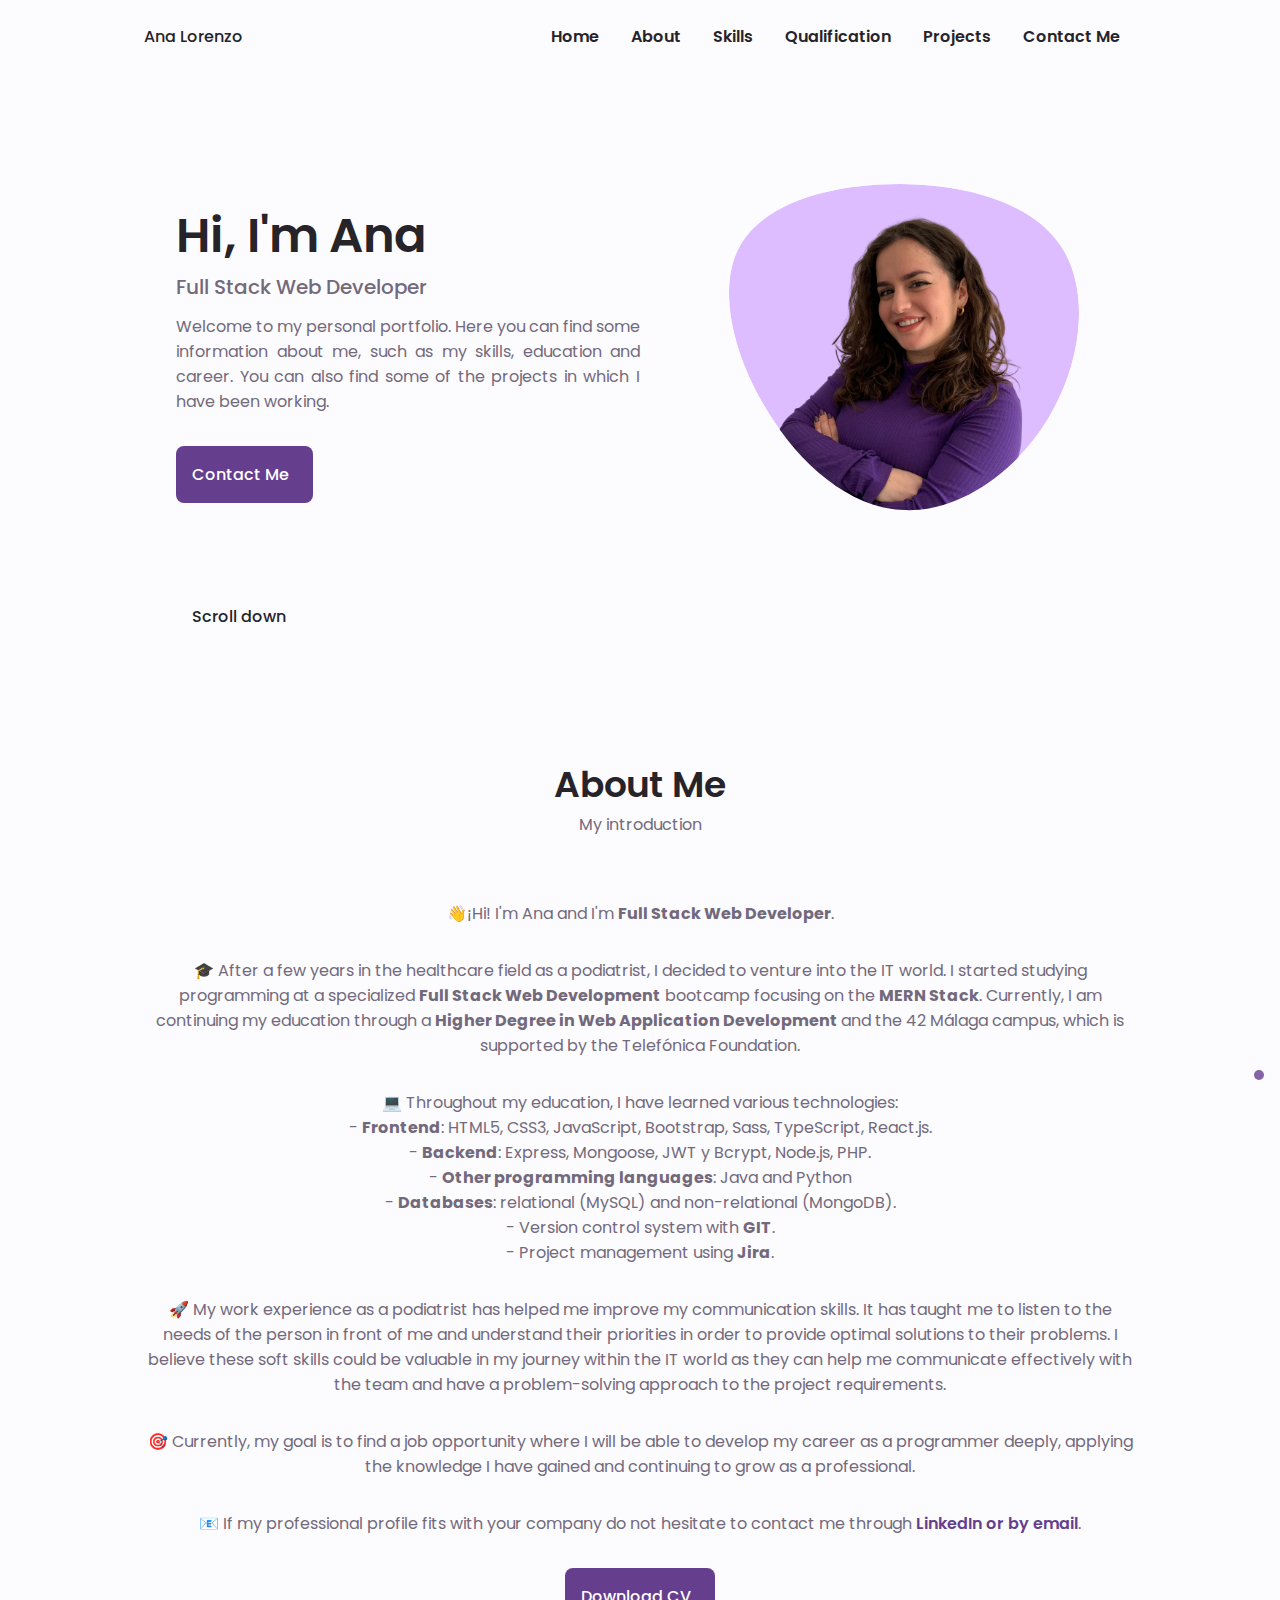
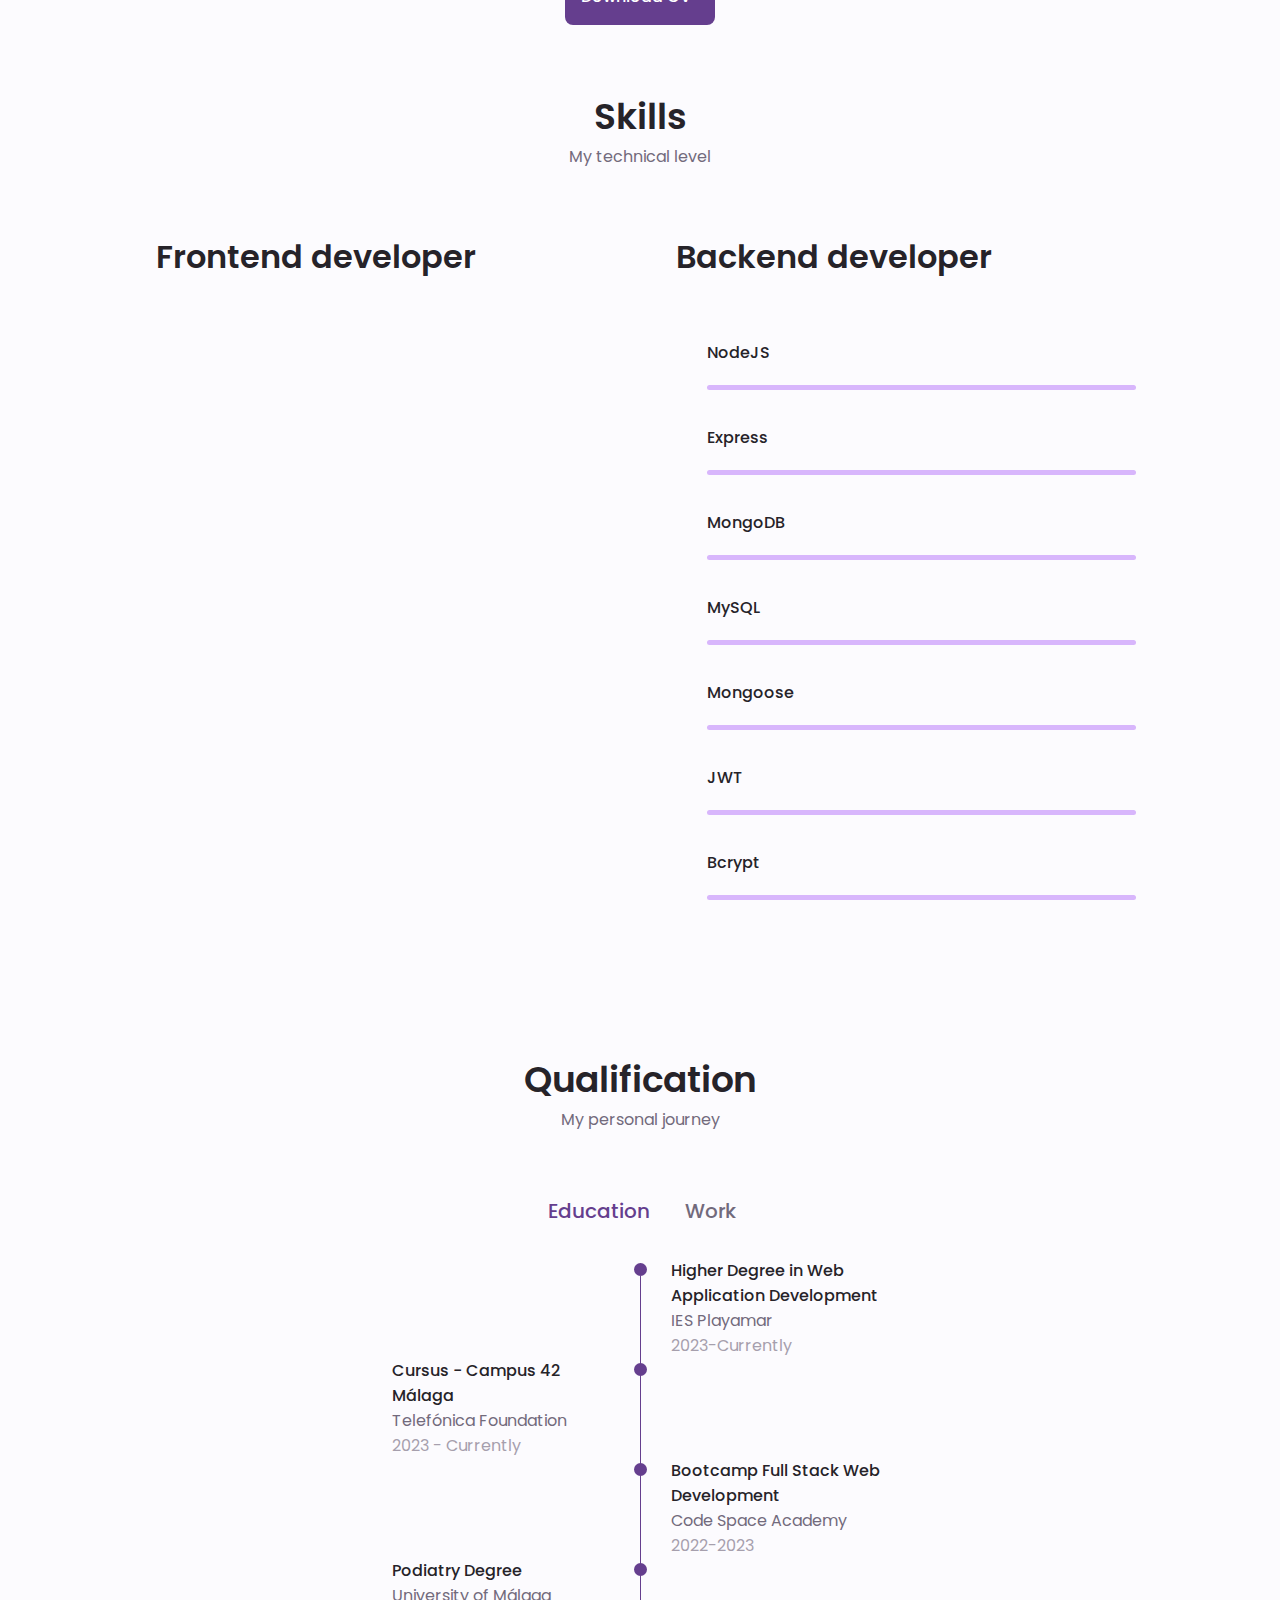
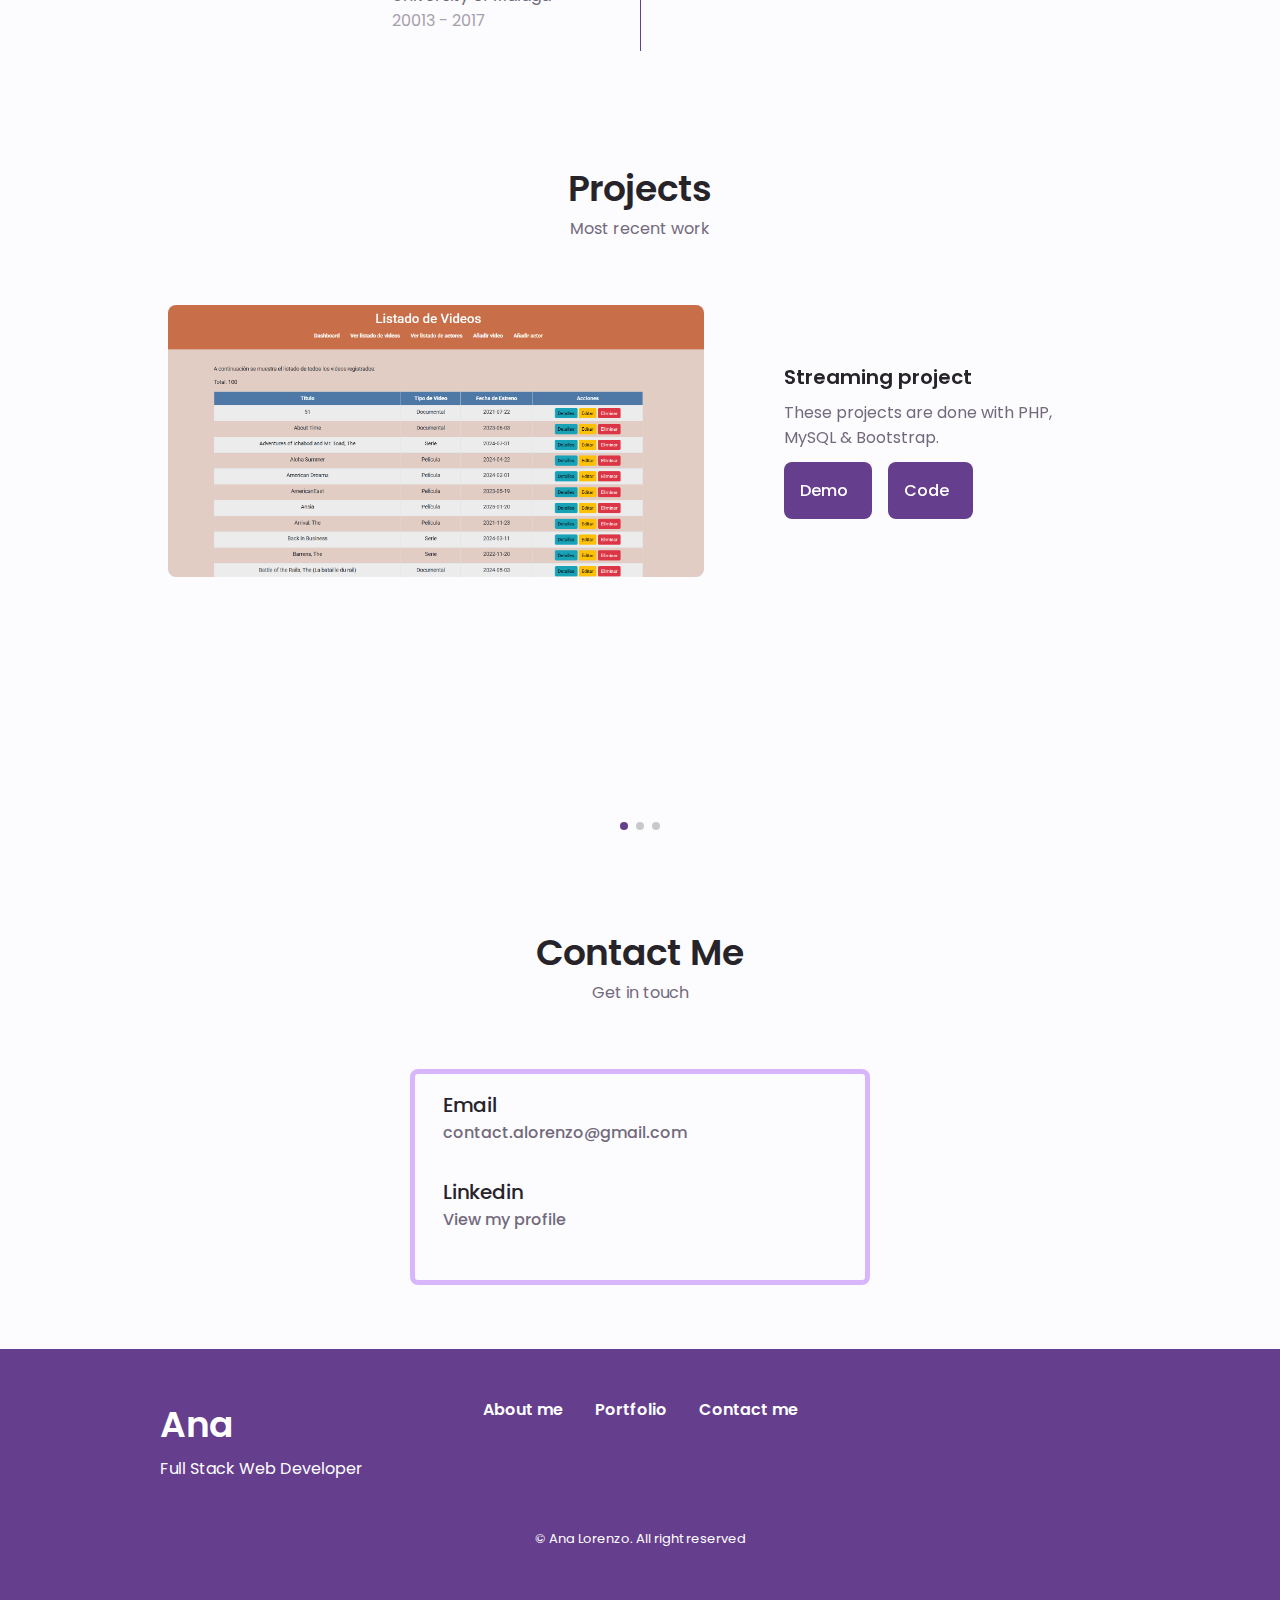
==== index.html @ 029e13a1 "php project added" ====
<!DOCTYPE html>
<html lang="en">
  <head>
    <meta charset="UTF-8" />
    <meta name="viewport" content="width=device-width, initial-scale=1.0" />
    <link rel="shortcut icon" href="favicon.png" type="image/x-icon" />

    <link
      rel="stylesheet"
      href="https://unicons.iconscout.com/release/v4.0.8/css/line.css"
    />

    <!--==================== SWIPER CSS ====================-->
    <link rel="stylesheet" href="assets/css/swiper-bundle.min.css" />

    <!--====================  CSS ====================-->
    <link rel="stylesheet" href="assets/css/styles.css" />

    <title>Ana Lorenzo - Developer</title>
  </head>
  <body>
    <!--==================== HEADER ====================-->
    <header class="header" id="header">
      <nav class="nav container">
        <a href="index.html" class="nav__logo">Ana Lorenzo</a>
        <div class="nav__menu" id="nav__menu">
          <ul class="nav__list grid">
            <li class="nav__item">
              <a href="#home" class="nav__link active-link">
                <i class="uil uil-estate nav__icon"></i>Home</a
              >
            </li>
            <li class="nav__item">
              <a href="#about" class="nav__link">
                <i class="uil uil-user nav__icon"></i>About</a
              >
            </li>
            <li class="nav__item">
              <a href="#skills" class="nav__link">
                <i class="uil uil-file-alt nav__icon"></i>Skills</a
              >
            </li>
            <li class="nav__item">
              <a href="#qualification" class="nav__link">
                <i class="uil uil-graduation-cap nav__icon"></i>Qualification</a
              >
            </li>
            <li class="nav__item">
              <a href="#projects" class="nav__link">
                <i class="uil uil-scenery nav__icon"></i>
                Projects</a
              >
            </li>
            <li class="nav__item">
              <a href="#contact" class="nav__link"
                ><i class="uil uil-message nav__icon"></i>Contact Me</a
              >
            </li>
          </ul>
          <i class="uil uil-times nav__close" id="nav__close"></i>
        </div>
        <div class="nav__btns">
          <div class="nav__toggle" id="nav__toggle">
            <i class="uil uil-apps"></i>
          </div>
          <!-- Theme change button
          <i class="uil uil-moon change-theme" id="theme-button"></i>
        --></div>
      </nav>
    </header>

    <!--==================== MAIN ====================-->
    <main class="main">
      <!--==================== HOME ====================-->
      <section class="home section" id="home">
        <div class="home__container container grid">
          <div class="home__content grid">
            <div class="home__social">
              <a
                href="https://www.linkedin.com/in/analorenzorivero/"
                class="home__social-icon"
                target="_blank"
              >
                <i class="uil uil-linkedin"></i
              ></a>
              <a
                href="https://github.com/AnaLR27"
                class="home__social-icon"
                target="_blank"
              >
                <i class="uil uil-github"></i
              ></a>
            </div>

            <div class="home__img">
              <svg
                class="home__blob"
                viewBox="0 0 200 187"
                xmlns="http://www.w3.org/2000/svg"
                xmlns:xlink="http://www.w3.org/1999/xlink"
              >
                <mask id="mask0" mask-type="alpha">
                  <path
                    d="M190.312 36.4879C206.582 62.1187 201.309 102.826 182.328 134.186C163.346 165.547 
                    130.807 187.559 100.226 186.353C69.6454 185.297 41.0228 161.023 21.7403 129.362C2.45775 
                    97.8511 -7.48481 59.1033 6.67581 34.5279C20.9871 10.1032 59.7028 -0.149132 97.9666 
                    0.00163737C136.23 0.303176 174.193 10.857 190.312 36.4879Z"
                  />
                </mask>
                <g mask="url(#mask0)">
                  <path
                    d="M190.312 36.4879C206.582 62.1187 201.309 102.826 182.328 134.186C163.346 
                    165.547 130.807 187.559 100.226 186.353C69.6454 185.297 41.0228 161.023 21.7403 
                    129.362C2.45775 97.8511 -7.48481 59.1033 6.67581 34.5279C20.9871 10.1032 59.7028 
                    -0.149132 97.9666 0.00163737C136.23 0.303176 174.193 10.857 190.312 36.4879Z"
                  />
                  <image
                    class="home__blob-img"
                    x="0"
                    y="-30"
                    href="assets/img/ALR.png"
                  />
                </g>
              </svg>
            </div>

            <div class="home__data">
              <h1 class="home__title">Hi, I'm Ana</h1>
              <h3 class="home__subtitle">Full Stack Web Developer</h3>
              <p class="home__description">
                Welcome to my personal portfolio. Here you can find some
                information about me, such as my skills, education and career.
                You can also find some of the projects in which I have been
                working.
              </p>
              <a href="#contact" class="button button--flex">
                Contact Me
                <i class="uil uil-message button__icon"></i>
              </a>
            </div>
          </div>

          <div class="home__scroll">
            <a href="#about" class="home__scroll-button button--flex">
              <i class="uil uil-mouse-alt home__scroll-mouse"></i>
              <span class="home__scroll-name">Scroll down</span>
              <i class="uil uil-arrow-down home__scroll-arrow"></i>
            </a>
          </div>
        </div>
      </section>

      <!--==================== ABOUT ====================-->
      <section class="about section" id="about">
        <h2 class="section__title">About Me</h2>
        <span class="section__subtitle">My introduction</span>
        <div class="about__container container grid">
          <!-- <img src="assets/img/about.jpg" alt="" class="about__img" /> -->
          <div class="about__data">
            <p class="about__description">
              👋¡Hi! I'm Ana and I'm <strong>Full Stack Web Developer</strong>.
            </p>
            <p class="about__description">
              🎓 After a few years in the healthcare field as a podiatrist, I
              decided to venture into the IT world. I started studying
              programming at a specialized
              <strong>Full Stack Web Development</strong> bootcamp focusing on
              the <strong>MERN Stack</strong>. Currently, I am continuing my
              education through a
              <strong>Higher Degree in Web Application Development </strong>
              and the 42 Málaga campus, which is supported by the Telefónica
              Foundation.
            </p>
            <p class="about__description">
              💻 Throughout my education, I have learned various technologies:
              <br />
              - <strong>Frontend</strong>: HTML5, CSS3, JavaScript, Bootstrap,
              Sass, TypeScript, React.js. <br />
              - <strong>Backend</strong>: Express, Mongoose, JWT y Bcrypt,
              Node.js, PHP.
              <br />
              - <strong>Other programming languages</strong>: Java and Python<br />
              - <strong>Databases</strong>: relational (MySQL) and
              non-relational (MongoDB). <br />
              - Version control system with <strong>GIT</strong>. <br />
              - Project management using <strong>Jira</strong>.
            </p>
            <p class="about__description">
              🚀 My work experience as a podiatrist has helped me improve my
              communication skills. It has taught me to listen to the needs of
              the person in front of me and understand their priorities in order
              to provide optimal solutions to their problems. I believe these
              soft skills could be valuable in my journey within the IT world as
              they can help me communicate effectively with the team and have a
              problem-solving approach to the project requirements.
            </p>
            <p class="about__description">
              🎯 Currently, my goal is to find a job opportunity where I will be
              able to develop my career as a programmer deeply, applying the
              knowledge I have gained and continuing to grow as a professional.
            </p>
            <p class="about__description">
              📧 If my professional profile fits with your company do not
              hesitate to contact me through
              <a href="#contact">LinkedIn or by email</a>.
            </p>

            <div class="about__buttons">
              <a
                download=""
                href="assets/pdf/CV ANA LORENZO RIVERO.pdf"
                class="button button--flex"
                >Download CV
                <i class="uil uil-download-alt button__icon"></i>
              </a>
            </div>
          </div>
        </div>
      </section>

      <!--==================== SKILLS ====================-->
      <section class="skills section container" id="skills">
        <h2 class="section__title">Skills</h2>
        <span class="section__subtitle">My technical level</span>

        <div class="skills__content">
          <!--==================== SKILLS1 ====================-->
          <div class="skills__container">
            <div class="skills__header">
              <i class="uil uil-brackets-curly skills__icon"></i>
              <div>
                <h1 class="skills__titles">Frontend developer</h1>
                <!-- <span class="skills__subtitle">More than 4 years</span> -->
              </div>

              <i class="uil uil-angle-down skills__arrow"></i>
            </div>

            <div class="skills__list grid skills__close">
              <div class="skills__data">
                <div class="skills__titles">
                  <h3 class="skills__name">HTML5</h3>

                  <span class="skills__number"
                    ><i class="uil uil-check-circle skills__icon"></i
                  ></span>
                </div>
                <div class="skills__bar">
                  <!-- <span class="skills__percentage skills__html"></span> -->
                </div>
              </div>

              <div class="skills__data">
                <div class="skills__titles">
                  <h3 class="skills__name">CSS3</h3>

                  <span class="skills__number"
                    ><i class="uil uil-check-circle skills__icon"></i
                  ></span>
                </div>
                <div class="skills__bar">
                  <!-- <span class="skills__percentage skills__html"></span> -->
                </div>
              </div>
              <div class="skills__data">
                <div class="skills__titles">
                  <h3 class="skills__name">Sass</h3>

                  <span class="skills__number"
                    ><i class="uil uil-check-circle skills__icon"></i
                  ></span>
                </div>
                <div class="skills__bar">
                  <!-- <span class="skills__percentage skills__html"></span> -->
                </div>
              </div>

              <div class="skills__data">
                <div class="skills__titles">
                  <h3 class="skills__name">Bootstrap</h3>

                  <span class="skills__number"
                    ><i class="uil uil-check-circle skills__icon"></i
                  ></span>
                </div>
                <div class="skills__bar">
                  <!-- <span class="skills__percentage skills__html"></span> -->
                </div>
              </div>

              <div class="skills__data">
                <div class="skills__titles">
                  <h3 class="skills__name">JavaScript</h3>

                  <span class="skills__number"
                    ><i class="uil uil-check-circle skills__icon"></i
                  ></span>
                </div>
                <div class="skills__bar">
                  <!-- <span class="skills__percentage skills__html"></span> -->
                </div>
              </div>

              <div class="skills__data">
                <div class="skills__titles">
                  <h3 class="skills__name">React</h3>

                  <span class="skills__number"
                    ><i class="uil uil-check-circle skills__icon"></i
                  ></span>
                </div>
                <div class="skills__bar">
                  <!-- <span class="skills__percentage skills__html"></span> -->
                </div>
              </div>

              <div class="skills__data">
                <div class="skills__titles">
                  <h3 class="skills__name">TypeScript</h3>
                  <p>Learning...</p>

                  <span class="skills__number"
                    ><i class="uil uil-circle skills__icon"></i
                  ></span>
                </div>
                <div class="skills__bar">
                  <!-- <span class="skills__percentage skills__html"></span> -->
                </div>
              </div>
            </div>
          </div>

          <!--==================== SKILLS2 ====================-->
          <div class="skills__container">
            <div class="skills__header">
              <i class="uil uil-server-network skills__icon"></i>
              <div>
                <h1 class="skills__titles">Backend developer</h1>
                <!-- <span class="skills__subtitle">More than 4 years</span> -->
              </div>

              <i class="uil uil-angle-down skills__arrow"></i>
            </div>

            <div class="skills__list grid skills__open">
              <div class="skills__data">
                <div class="skills__titles">
                  <h3 class="skills__name">NodeJS</h3>

                  <span class="skills__number"
                    ><i class="uil uil-check-circle skills__icon"></i
                  ></span>
                </div>
                <div class="skills__bar">
                  <!-- <span class="skills__percentage skills__html"></span> -->
                </div>
              </div>

              <div class="skills__data">
                <div class="skills__titles">
                  <h3 class="skills__name">Express</h3>

                  <span class="skills__number"
                    ><i class="uil uil-check-circle skills__icon"></i
                  ></span>
                </div>
                <div class="skills__bar">
                  <!-- <span class="skills__percentage skills__html"></span> -->
                </div>
              </div>

              <div class="skills__data">
                <div class="skills__titles">
                  <h3 class="skills__name">MongoDB</h3>

                  <span class="skills__number"
                    ><i class="uil uil-check-circle skills__icon"></i
                  ></span>
                </div>
                <div class="skills__bar">
                  <!-- <span class="skills__percentage skills__html"></span> -->
                </div>
              </div>

              <div class="skills__data">
                <div class="skills__titles">
                  <h3 class="skills__name">MySQL</h3>

                  <span class="skills__number"
                    ><i class="uil uil-check-circle skills__icon"></i
                  ></span>
                </div>
                <div class="skills__bar">
                  <!-- <span class="skills__percentage skills__html"></span> -->
                </div>
              </div>

              <div class="skills__data">
                <div class="skills__titles">
                  <h3 class="skills__name">Mongoose</h3>

                  <span class="skills__number"
                    ><i class="uil uil-check-circle skills__icon"></i
                  ></span>
                </div>
                <div class="skills__bar">
                  <!-- <span class="skills__percentage skills__html"></span> -->
                </div>
              </div>

              <div class="skills__data">
                <div class="skills__titles">
                  <h3 class="skills__name">JWT</h3>

                  <span class="skills__number"
                    ><i class="uil uil-check-circle skills__icon"></i
                  ></span>
                </div>
                <div class="skills__bar">
                  <!-- <span class="skills__percentage skills__html"></span> -->
                </div>
              </div>

              <div class="skills__data">
                <div class="skills__titles">
                  <h3 class="skills__name">Bcrypt</h3>

                  <span class="skills__number"
                    ><i class="uil uil-check-circle skills__icon"></i
                  ></span>
                </div>
                <div class="skills__bar">
                  <!-- <span class="skills__percentage skills__html"></span> -->
                </div>
              </div>
            </div>
          </div>
        </div>
      </section>

      <!--==================== QUALIFICATION ====================-->
      <section class="qualification section" id="qualification">
        <h2 class="section__title">Qualification</h2>
        <span class="section__subtitle">My personal journey</span>

        <div class="quialification__container container">
          <div class="qualification__tabs">
            <div
              class="qualification__button button--flex qualification__active"
              data-target="#education"
            >
              <i class="uil uil-graduation-cap qualification__icon"></i>
              Education
            </div>

            <div class="qualification__button button--flex" data-target="#work">
              <i class="uil uil-briefcase-alt qualification__icon"></i>
              Work
            </div>
          </div>
          <div class="qualification__sections">
            <!--==================== QUALIFICATION CONTENT 1====================-->
            <div
              class="qualification__content qualification__active"
              data-content
              id="education"
            >
              <!--==================== QUALIFICATION 0====================-->
              <div class="qualification__data">
                <div></div>
                <div>
                  <span class="qualification__rounder"></span>
                  <span class="qualification__line"></span>
                </div>
                <div>
                  <h3 class="qualification__title">
                    Higher Degree in Web Application Development
                  </h3>
                  <span class="qualification__subtitle">IES Playamar</span>
                  <div class="qualification__calendar">
                    <i class="uil uil-calendar-alt"></i>
                    2023-Currently
                  </div>
                </div>
              </div>
              <!--==================== QUALIFICATION 1====================-->
              <div class="qualification__data">
                <div>
                  <h3 class="qualification__title">
                    Cursus - Campus 42 Málaga
                  </h3>
                  <span class="qualification__subtitle"
                    >Telefónica Foundation</span
                  >
                  <div class="qualification__calendar">
                    <i class="uil uil-calendar-alt"></i>
                    2023 - Currently
                  </div>
                </div>

                <div>
                  <span class="qualification__rounder"></span>
                  <span class="qualification__line"></span>
                </div>
              </div>

              <!--==================== QUALIFICATION 2====================-->
              <div class="qualification__data">
                <div></div>

                <div>
                  <span class="qualification__rounder"></span>
                  <span class="qualification__line"></span>
                </div>
                <div>
                  <h3 class="qualification__title">
                    Bootcamp Full Stack Web Development
                  </h3>
                  <span class="qualification__subtitle"
                    >Code Space Academy</span
                  >
                  <div class="qualification__calendar">
                    <i class="uil uil-calendar-alt"></i>
                    2022-2023
                  </div>
                </div>
              </div>

              <!--==================== QUALIFICATION 3====================-->
              <div class="qualification__data">
                <div>
                  <h3 class="qualification__title">Podiatry Degree</h3>
                  <span class="qualification__subtitle"
                    >University of Málaga</span
                  >
                  <div class="qualification__calendar">
                    <i class="uil uil-calendar-alt"></i>
                    20013 - 2017
                  </div>
                </div>

                <div>
                  <span class="qualification__rounder"></span>
                  <span class="qualification__line"></span>
                </div>
              </div>
            </div>
            <!--==================== QUALIFICATION CONTENT 2====================-->
            <div class="qualification__content" data-content id="work">
              <!--==================== QUALIFICATION 1====================-->
              <div class="qualification__data">
                <div>
                  <h3 class="qualification__title">Web Developer</h3>
                  <span class="qualification__subtitle">Cositt</span>
                  <div class="qualification__calendar">
                    <i class="uil uil-calendar-alt"></i>
                    2023
                  </div>
                </div>

                <div>
                  <span class="qualification__rounder"></span>
                  <span class="qualification__line"></span>
                </div>
              </div>

              <!--==================== QUALIFICATION 2====================-->
              <div class="qualification__data">
                <div></div>

                <div>
                  <span class="qualification__rounder"></span>
                  <span class="qualification__line"></span>
                </div>
                <div>
                  <h3 class="qualification__title">Podiatrist</h3>
                  <span class="qualification__subtitle">Clinica Cuidados</span>
                  <div class="qualification__calendar">
                    <i class="uil uil-calendar-alt"></i>
                    20017 - 2022
                  </div>
                </div>
              </div>
            </div>
          </div>
        </div>
      </section>

      <!--==================== PROJECTS ====================-->
      <section class="portfolio section" id="projects">
        <h2 class="section__title">Projects</h2>
        <span class="section__subtitle">Most recent work</span>
        <div class="portfolio__container container swiper-container">
          <div class="swiper-wrapper">
            <!--==================== PORTFOLIO 3====================-->
            <div class="portfolio__content grid swiper-slide">
              <img
                src="./projects/streaming_project_PHP/images/video_list.png"
                alt=""
                class="portfolio__img"
              />
              <div class="portfolio__data">
                <h3 class="portfolio__title">Streaming project</h3>
                <p class="portfolio__description">
                  These projects are done with PHP, MySQL & Bootstrap.
                </p>
                <div class="links-flex">
                  <a
                    href="./projects/streaming_project_PHP/public/index.php"
                    class="button button--flex button--small portfolio__button"
                    target="_blank"
                  >
                    Demo
                    <i class="uil uil-arrow-right button__icon"></i>
                  </a>
                  <a
                    href="https://github.com/AnaLR27/streaming_project_PHP"
                    class="button button--flex button--small portfolio__button"
                    target="_blank"
                  >
                    Code
                    <i class="uil uil-arrow-right button__icon"></i>
                  </a>
                </div>
              </div>
            </div>
            <!--==================== PORTFOLIO 2====================-->
            <div class="portfolio__content grid swiper-slide">
              <img
                src="assets/img/js-vanilla.jpg"
                alt=""
                class="portfolio__img"
              />
              <div class="portfolio__data">
                <h3 class="portfolio__title">50 projects in 50 days</h3>
                <p class="portfolio__description">
                  These projects are done with JS Vanilla, HTML5 & CSS3.
                </p>
                <div class="links-flex">
                  <a
                    href="./pages/project1.html"
                    class="button button--flex button--small portfolio__button"
                  >
                    Demo
                    <i class="uil uil-arrow-right button__icon"></i>
                  </a>
                  <a
                    href="#"
                    class="button button--flex button--small portfolio__button"
                  >
                    Code
                    <i class="uil uil-arrow-right button__icon"></i>
                  </a>
                </div>
              </div>
            </div>
            <!--==================== PORTFOLIO 1====================-->
            <div class="portfolio__content grid swiper-slide">
              <img
                src="assets/img/projects/recipes-project.png"
                alt=""
                class="portfolio__img"
              />
              <div class="portfolio__data">
                <h3 class="portfolio__title">
                  Recetario - Full Stack Application
                </h3>
                <p class="portfolio__description">
                  The web application is a recipe collection system. It has an
                  intuitive and responsive user interface. Users can create new
                  recipes, view a list of those already created, edit and delete
                  them. It also has a search engine to search for recipes.
                </p>
                <div class="links-flex">
                  <a
                    href="VideoPage.html"
                    class="button button--flex button--small portfolio__button"
                  >
                    Demo
                    <i class="uil uil-arrow-right button__icon"></i>
                  </a>
                  <a
                    href="https://github.com/AnaLR27/recipes-project-MERN"
                    class="button button--flex button--small portfolio__button"
                    target="_blank"
                  >
                    Code
                    <i class="uil uil-arrow-right button__icon"></i>
                  </a>
                </div>
              </div>
            </div>
          </div>

          <!-- Add arrows-->
          <div class="swiper-button-next">
            <i class="uil uil-angle-right-b swiper-portfolio-icon"></i>
          </div>
          <div class="swiper-button-prev">
            <i class="uil uil-angle-left-b swiper-portfolio-icon"></i>
          </div>

          <!-- Add pagination-->
          <div class="swiper-pagination"></div>
        </div>
      </section>

      <!--==================== CONTACT ME ====================-->
      <section class="contact section" id="contact">
        <h2 class="section__title">Contact Me</h2>
        <span class="section__subtitle">Get in touch</span>
        <div class="contact__container container grid">
          <div>
            <div class="contact__information">
              <i class="uil uil-envelope contact__icon"></i>
              <div>
                <h3 class="contact__title">Email</h3>
                <span class="contact__subtitle"
                  >contact.alorenzo@gmail.com</span
                >
              </div>
            </div>

            <div class="contact__information">
              <i class="uil uil-linkedin contact__icon"></i>
              <div>
                <h3 class="contact__title">Linkedin</h3>
                <a
                  href="https://www.linkedin.com/in/analorenzorivero/"
                  target="_blank"
                  class="contact__subtitle"
                  >View my profile</a
                >
              </div>
            </div>
          </div>
        </div>
      </section>
    </main>

    <!--==================== FOOTER ====================-->
    <footer class="footer">
      <div class="footer__bg">
        <div class="footer__container container grid">
          <div>
            <h1 class="footer__title">Ana</h1>
            <span class="footer__subtitle">Full Stack Web Developer</span>
          </div>
          <ul class="footer__links">
            <li><a href="#about" class="footer__link">About me</a></li>
            <li><a href="#portfolio" class="footer__link">Portfolio</a></li>
            <li><a href="#contact" class="footer__link">Contact me</a></li>
          </ul>

          <div class="footer__socials">
            <a
              href="https://www.linkedin.com/in/analorenzorivero/"
              class="footer__social"
              target="_blank"
            >
              <i class="uil uil-linkedin"></i
            ></a>
            <a
              href="https://github.com/AnaLR27"
              class="footer__social"
              target="_blank"
            >
              <i class="uil uil-github"></i
            ></a>
          </div>
        </div>
        <p class="footer__copy">&#169; Ana Lorenzo. All right reserved</p>
      </div>
    </footer>

    <!--==================== SCROLL TOP ====================-->
    <a href="#" class="scrollup" id="scroll-up">
      <i class="uil uil-arrow-up scrollup-icon"></i>
    </a>

    <!--==================== SWIPER JS ====================-->
    <script src="assets/js/swiper-bundle.min.js"></script>

    <!--==================== JS ====================-->
    <script src="assets/js/main.js"></script>
  </body>
</html>
---- assets/css/styles.css ----
/*==================== GOOGLE FONTS ====================*/
@import url("https://fonts.googleapis.com/css2?family=Poppins:wght@400;500;600&display=swap");

/*==================== VARIABLES CSS ====================*/
:root {
  --header-height: 3rem;

  /*========== Colors ==========*/
  /* Change favorite color */
  --hue-color: 269; /*Purple 250 - Green 142 - Blue 230 - Pink 340*/

  /* HSL color mode */
  --first-color: hsl(var(--hue-color), 39%, 40%);
  --first-color-img: hsl(var(--hue-color), 39%, 75%);
  --first-color-second: hsl(var(--hue-color), 69%, 61%);
  --first-color-alt: hsl(var(--hue-color), 39%, 60%);
  --first-color-lighter: hsl(var(--hue-color), 92%, 85%);
  --title-color: hsl(var(--hue-color), 8%, 15%);
  --text-color: hsl(var(--hue-color), 8%, 45%);
  --text-color-light: hsl(var(--hue-color), 8%, 65%);
  --input-color: hsl(var(--hue-color), 70%, 96%);
  --body-color: hsl(var(--hue-color), 60%, 99%);
  --container-color: #fff;
  --scroll-bar-color: hsl(var(--hue-color), 12%, 90%);
  --scroll-thumb-color: hsl(var(--hue-color), 12%, 80%);

  /*========== Font and typography ==========*/
  --body-font: "Poppins", sans-serif;

  /* .5rem = 8px, 1rem = 16px, 1.5rem = 24px ... */
  --big-font-size: 2rem;
  --h1-font-size: 1.5rem;
  --h2-font-size: 1.25rem;
  --h3-font-size: 1.125rem;
  --normal-font-size: 0.938rem;
  --small-font-size: 0.813rem;
  --smaller-font-size: 0.75rem;

  /*========== Font weight ==========*/
  --font-medium: 500;
  --font-semi-bold: 600;

  /*========== Margenes Bottom ==========*/
  /* .25rem = 4px, .5rem = 8px, .75rem = 12px ... */
  --mb-0-25: 0.25rem;
  --mb-0-5: 0.5rem;
  --mb-0-75: 0.75rem;
  --mb-1: 1rem;
  --mb-1-5: 1.5rem;
  --mb-2: 2rem;
  --mb-2-5: 2.5rem;
  --mb-3: 3rem;

  /*========== z index ==========*/
  --z-tooltip: 10;
  --z-fixed: 100;
  --z-modal: 1000;
}

/* Font size for large devices */
@media screen and (min-width: 992px) {
  :root {
    --big-font-size: 3rem;
    --h1-font-size: 2.25rem;
    --h2-font-size: 1.5rem;
    --h3-font-size: 1.25rem;
    --normal-font-size: 1rem;
    --small-font-size: 1rem;
    --smaller-font-size: 0.813rem;
  }
}

/*========== Variables Dark theme ==========*/

/*========== Button Dark/Light ==========*/

/*==================== BASE ====================*/
* {
  box-sizing: border-box;
  padding: 0;
  margin: 0;
}

html {
  scroll-behavior: smooth;
}

body {
  margin: 0 0 var(--header-height) 0;
  font-family: var(--body-font);
  font-size: var(--normal-font-size);
  background-color: var(--body-color);
  color: var(--text-color);
}

h1,
h2,
h3,
h4 {
  color: var(--title-color);
  font-weight: var(--font-semi-bold);
}

ul {
  list-style: none;
}

a {
  text-decoration: none;
  cursor: pointer;
  color: var(--first-color);
  font-weight: var(--font-semi-bold);
}

img {
  max-width: 100%;
  height: auto;
}

/*==================== REUSABLE CSS CLASSES ====================*/
.section {
  padding: 2rem 0;
}

.section__title {
  font-size: var(--h1-font-size);
  color: var(--title-color);
}

.section__subtitle {
  display: block;
  font-size: var(--small-font-size);
  margin-bottom: var(--mb-3);
}

.section__title,
.section__subtitle {
  text-align: center;
}

/*==================== LAYOUT ====================*/
.container {
  max-width: 768px;
  margin-left: var(--mb-1-5);
  margin-right: var(--mb-1-5);
}

.grid {
  display: grid;
  gap: 1.5rem;
  /* justify-items: center; */
}

.header {
  width: 100%;
  position: fixed;
  bottom: 0;
  left: 0;
  z-index: var(--z-fixed);
  background-color: var(--body-color);
}

/*==================== NAV ====================*/

.nav {
  max-width: 968px;
  height: var(--header-height);
  display: flex;
  justify-content: space-between;
  align-items: center;
}

.nav__logo,
.nav__toggle {
  color: var(--title-color);
  font-weight: var(--font-medium);
}

.nav__logo:hover {
  color: var(--first-color);
}

.nav__toggle {
  font-size: 1.5rem;
  cursor: pointer;
}

.nav__toggle:hover {
  color: var(--first-color);
}
.nav__link {
  color: var(--title-color);
}
.nav__link:hover {
  color: var(--first-color);
  text-decoration: underline;
}

/* Active link */

/* Change background header */
.scroll-header {
  box-shadow: 0 -1px 4px rgba(0, 0, 0, 0.35);
}

/*==================== HOME ====================*/
.home__container {
  gap: 1rem;
}

.home__content {
  grid-template-columns: 0.5fr 3fr;
  padding-top: 3.5rem;
  align-items: center;
}

.home__social {
  display: grid;
  grid-template-columns: max-content;
  row-gap: 1rem;
}

.home__social-icon {
  font-size: 1.8rem;
  color: var(--first-color);
}

.home__social-icon:hover {
  color: var(--first-color-alt);
}

.home__blob {
  width: 230px;
  fill: hsl(269deg 100% 87%);
  /* background-color: blue ; */
  /* stroke-width:4px solid ; */
  /* border: 4px solid var(--first-color); */
  /* border-radius:  10% 10% 50% 50%; */
}

.home__blob-img {
  width: 200px;
}

.home__data {
  grid-column: 1/3;
}

.home__title {
  font-size: var(--big-font-size);
}

.home__subtitle {
  font-size: var(--h3-font-size);
  color: var(--text-color);
  font-weight: var(--font-medium);
  margin-bottom: var(--mb-0-75);
}

.home__description {
  margin-bottom: var(--mb-2);
  text-align: justify;
}

.home__scroll {
  display: none;
}

.home__scroll-button {
  color: var(--first-color);
  transition: 0.3s;
}
.home__scroll-button:hover {
  transform: translateY(0.25rem);
}

.home__scroll-mouse {
  font-size: 2rem;
}

.home__scroll-name {
  font-size: var(--small-font-size);
  color: var(--title-color);
  font-weight: var(--font-medium);
  margin-right: var(--mb-0-25);
}

.home__scroll-arrow {
  font-size: 1.25rem;
}

/*==================== BUTTONS ====================*/
.button {
  display: inline-block;
  background-color: var(--first-color);
  color: #fff;
  padding: 1rem;
  border-radius: 0.5rem;
  font-weight: var(--font-medium);
}

.button:hover {
  background-color: var(--first-color-alt);
}

.button__icon {
  font-size: 1.25rem;
  margin-left: var(--mb-0-5);
  transition: 0.3s;
}

.button--flex {
  display: inline-flex;
  align-items: center;
  justify-content: center;
}

/*==================== ABOUT ====================*/
.about__img {
  width: 200px;
  border-radius: 0.5rem;
  justify-self: center;
  align-self: center;
}

.about__description {
  text-align: center;
  margin-bottom: var(--mb-2);
}

.about__info {
  display: flex;
  justify-content: space-evenly;
  margin-bottom: var(--mb-2-5);
}

.about__info-title {
  font-size: var(--h2-font-size);
  font-weight: var(--font-semi-bold);
  color: var(--title-color);
}

.about__info-name {
  font-size: var(--smaller-font-size);
}

.about__info-title,
.about__info-name {
  display: block;
  text-align: center;
}

.about__buttons {
  display: flex;
  justify-content: center;
}
/*==================== SKILLS ====================*/
.skills__container {
  row-gap: 0;
}

.skills__header {
  display: flex;
  align-items: center;
  margin-bottom: var(--mb-2-5);
}

.skills__icon,
.skills__arrow {
  font-size: 2rem;
  color: var(--first-color);
}

.skills__icon {
  margin-right: var(--mb-0-75);
}

.skills__title {
  font-size: var(--h3-font-size);
}

.skills__subtitle {
  font-size: var(--small-font-size);
  color: var(--text-color-light);
  transition: 0.4s;
}

.skills__arrow {
  margin-left: auto;
  transition: 0.4s;
}

.skills__list {
  row-gap: 1.5rem;
  padding-left: 2.7rem;
}

.skills__titles {
  display: flex;
  justify-content: space-between;
  margin-bottom: var(--mb-0-5);
  align-items: center;
}

.skills__name {
  font-size: var(--normal-font-size);
  font-weight: var(--font-medium);
}

.skills__bar,
.skills__percentage {
  height: 5px;
  border-radius: 0.25rem;
}

.skills__bar {
  background-color: var(--first-color-lighter);
}

.skills__percentage {
  display: block;
  background-color: var(--first-color);
}

.skills__html,
.skills__css,
.skills__js,
.skills__react,
.skills__node,
.skills__mongo,
.skills__express,
.skills__mysql {
  width: 90%;
}

.skills__close.skills__list {
  height: 0;
  overflow: hidden;
}

.skills__open.skills__list {
  height: max-content;
  margin-bottom: var(--mb-2-5);
}

.skills__open .skills__arrow {
  transform: rotate(-180deg);
}

/*==================== QUALIFICATION ====================*/
.qualification__tabs {
  display: flex;
  justify-content: space-evenly;
  margin-bottom: var(--mb-2);
}
.qualification__button {
  font-size: var(--h3-font-size);
  font-weight: var(--font-medium);
  cursor: pointer;
}
.qualification__button:hover {
  color: var(--first-color);
}
.qualification__icon {
  font-size: 1.8rem;
  margin-right: var(--mb-0-25);
}
.qualification__data {
  display: grid;
  grid-template-columns: 1fr max-content 1fr;
  column-gap: 1.5rem;
}
.qualification__title {
  font-size: var(--normal-font-size);
  font-weight: var(--font-medium);
}
.qualification__subtitle {
  display: inline-block;
  font-size: var(--small-font-size);
  font-weight: var(--mb-1);
}
.qualification__calendar {
  font-size: var(--small-font-size);
  color: var(--text-color-light);
}
.qualification__rounder {
  display: inline-block;
  width: 13px;
  height: 13px;
  background-color: var(--first-color);
  border-radius: 50%;
}
.qualification__line {
  display: block;
  width: 1px;
  height: 100%;
  background-color: var(--first-color);
  transform: translate(6px, -7px);
}
.qualification [data-content] {
  display: none;
}
.qualification__active[data-content] {
  display: block;
}
.qualification__button.qualification__active {
  color: var(--first-color);
}
/*==================== SERVICES ====================*/

/* Active Modal */

/*==================== PORTFOLIO ====================*/
.portfolio__container {
  overflow: initial;
}
.portfolio__content {
  padding: 0 1.5rem;
}
.portfolio__img {
  width: 265px;
  border-radius: 0.5rem;
  justify-self: center;
}
.portfolio__title {
  font-size: var(--h3-font-size);
  margin-bottom: var(--mb-0-5);
}
.portfolio__description {
  width: 50%;
  margin-bottom: var(--mb-0-75);
}
.portfolio__button:hover .button__icon {
  transform: translateX(0.25rem);
}
.links-flex {
  display: flex;
  justify-content: space-around;
}
.swiper-button-prev::after,
.swiper-button-next::after {
  content: "";
}
.swiper-button-prev,
.swiper-button-next,
.swiper-pagination-bullet {
  outline: none;
}
.swiper-portfolio-icon {
  font-size: 2rem;
  color: var(--first-color);
}
.swiper-button-prev {
  left: -0.5rem;
}
.swiper-button-next {
  right: -0.5rem;
}
.swiper-container-horizontal > .swiper-pagination-bullets {
  bottom: -2.5rem;
}
.swiper-pagination-bullet-active {
  background-color: var(--first-color);
}
/*==================== PROJECT IN MIND ====================*/

/*==================== TESTIMONIAL ====================*/

/*==================== CONTACT ME ====================*/
.contact__container {
  border: 5px solid var(--first-color-lighter);
  border-radius: 0.5rem;
  padding: 1rem;
  row-gap: 3rem;
}
.contact__information {
  display: flex;
  margin-bottom: var(--mb-2);
}
.contact__icon {
  font-size: 2rem;
  color: var(--first-color);
  margin-right: var(--mb-0-75);
}
.contact__title {
  font-size: var(--h3-font-size);
  font-weight: var(--font-medium);
}
.contact__subtitle {
  font-size: var(--font-medium);
  color: var(--text-color);
  font-weight: var(--font-medium);
}
a.contact__subtitle {
  cursor: pointer;
}
a.contact__subtitle:hover {
  color: var(--first-color-alt);
  text-decoration: underline;
}

/*==================== FOOTER ====================*/
.footer {
  padding-top: 2rem;
}
.footer__container {
  row-gap: 3.5rem;
}
.footer__bg {
  background-color: var(--first-color);
  padding: 2rem 0 3rem;
}
.footer__title {
  font-size: var(--h1-font-size);
  margin-bottom: var(--mb-0-25);
}
.footer__subtitle {
  font-size: var(--small-font-size);
}
.footer__links {
  display: flex;
  flex-direction: column;
  row-gap: 1.5rem;
}
.footer__link:hover {
  color: var(--first-color-lighter);
}
.footer__social {
  font-size: 1.25rem;
  margin-right: var(--mb-1-5);
}
.footer__social:hover {
  color: var(--first-color-lighter);
}
.footer__copy {
  font-size: var(--smaller-font-size);
  text-align: center;
  color: #fff;
  margin-top: var(--mb-3);
}
.footer__title,
.footer__subtitle,
.footer__link,
.footer__social {
  color: #fff;
}
/*========== SCROLL UP ==========*/
.scrollup {
  position: fixed;
  right: 1rem;
  bottom: -20%;
  background-color: var(--first-color);
  opacity: 0.8;
  padding: 0.3rem;
  border-radius: 0.4rem;
  z-index: var(--z-tooltip);
  transition: 0.4s;
}
.scrollup:hover {
  background-color: var(--first-color-alt);
}
.scrollup-icon {
  font-size: 1.5rem;
  color: #fff;
}
/* Show scroll */
.show-scroll {
  bottom: 5rem;
}
/*========== PROJECTS ==========*/
.projects {
  width: 100%;
  display: flex;
  justify-content: center;
  padding: 2rem !important;
}

.panel_card {
  width: 50%;
}
.panel {
  background-size: cover;
  background-position: center;
  background-repeat: no-repeat;
  width: 100%;
  height: 40vh;
  border-radius: 50px;
  color: white;
  cursor: pointer;
  flex: 0.5;
  position: relative;
}
/*==================== MEDIA QUERIES ====================*/
/* For small devices */
@media screen and (max-width: 991px) {
  .nav__menu {
    position: fixed;
    bottom: -100%;
    left: 0;
    width: 100%;
    background-color: var(--body-color);
    padding: 2rem 1.5rem 4rem;
    box-shadow: 0 -1px 4px rgba(0, 0, 0, 0.15);
    border-radius: 1.5rem 1.5rem 0 0;
    transition: 0.3s;
  }
  .nav__list {
    grid-template-columns: repeat(3, 1fr);
    gap: 2em;
  }

  .nav__link {
    display: flex;
    flex-direction: column;
    align-items: center;
    font-size: var(--small-font-size);
    font-weight: var(--font-medium);
  }

  .nav__icon {
    font-size: 1.2rem;
  }

  .nav__close {
    position: absolute;
    right: 1.3rem;
    bottom: 0.5rem;
    font-size: 1.5rem;
    cursor: pointer;
    color: var(--first-color);
  }

  .nav__close:hover {
    color: var(--first-color-alt);
  }
}
/* show menu */
.show-menu {
  bottom: 0;
}

/* For medium devices */
@media screen and (min-width: 768px) {
  .home__content {
    grid-template-columns: max-content 1fr 1fr;
  }
  .home__data {
    grid-column: initial;
  }
  .home__img {
    order: 1;
    justify-self: center;
  }
  #skills.section {
    padding: 2rem 0 1rem;
  }
  .skills__content,
  .portfolio__content,
  .footer__container {
    display: grid;
    grid-template-columns: repeat(2, 1fr);
  }
  .qualification__sections {
    display: grid;
    grid-template-columns: 0.6fr;
    justify-content: center;
  }
  .container {
    margin: auto;
  }
}

/* For large devices */
@media screen and (min-width: 992px) {
  .container {
    max-width: 992px;
    margin-left: auto;
    margin-right: auto;
  }

  body {
    margin: 0;
  }
  .section {
    padding: 6rem 0 2rem;
  }
  .section__subtitle {
    margin-bottom: 4rem;
  }
  .header {
    top: 0;
    bottom: initial;
  }

  .header,
  .main,
  .footer__container {
    padding: 0 1rem;
  }
  .nav {
    height: calc(var(--header-height) + 1.5rem);
    column-gap: 1rem;
  }
  .nav__icon,
  .nav__close,
  .nav__toggle {
    display: none;
  }
  .nav__list {
    display: flex;
    column-gap: 2rem;
  }
  .nav__menu {
    margin-left: auto;
  }
  .home__container {
    row-gap: 5rem;
  }
  .home__content {
    padding-top: 5.5rem;
    column-gap: 2rem;
  }
  .home__blob {
    width: 350px;
  }
  .home__scroll {
    display: block;
  }
  .home__scroll-button {
    margin-left: 3rem;
  }
  .about__container {
    column-gap: 5rem;
    margin: auto;
  }
  .about__description {
    text-align: center;
  }
  .about__info {
    justify-content: space-between;
  }
  .qualification__tabs {
    justify-content: center;
  }
  .qualification__button {
    margin: 0 var(--mb-1);
  }
  .qualification__sections {
    grid-template-columns: 0.5fr;
  }
  .portfolio__img {
    width: 100%;
  }
  .links-flex {
    justify-content: flex-start;
    gap: 1rem;
  }
  #portfolio > .container {
    max-width: 1200px;
  }

  .video__subtitle {
    margin-bottom: 2rem;
  }

  .video {
    width: 100%;
    height: auto;
  }

  .portfolio__content {
    width: 1200px !important;
    align-items: center;
    column-gap: 5rem;
  }
  .swiper-portfolio-icon {
    font-size: 3.5rem;
  }
  .swiper-button-prev {
    left: 0rem;
  }
  .swiper-button-next {
    right: 0;
  }
  .skills__content {
    gap: 3rem;
  }
  .contact__container {
    max-width: 460px;
  }
  .footer__container {
    grid-template-columns: 1fr 2fr 1fr;
  }
  .footer__bg {
    padding: 3rem 0 3.5rem;
  }
  .footer__links {
    flex-direction: row;
    column-gap: 2rem;
    justify-content: center;
  }
  .footer__socials {
    justify-self: flex-end;
  }
}
/* For x-large devices */
@media screen and (min-width: 1200px) {
  .swiper-button-prev {
    left: -2.5rem;
  }
  .swiper-button-next {
    right: -2.5rem;
  }
}
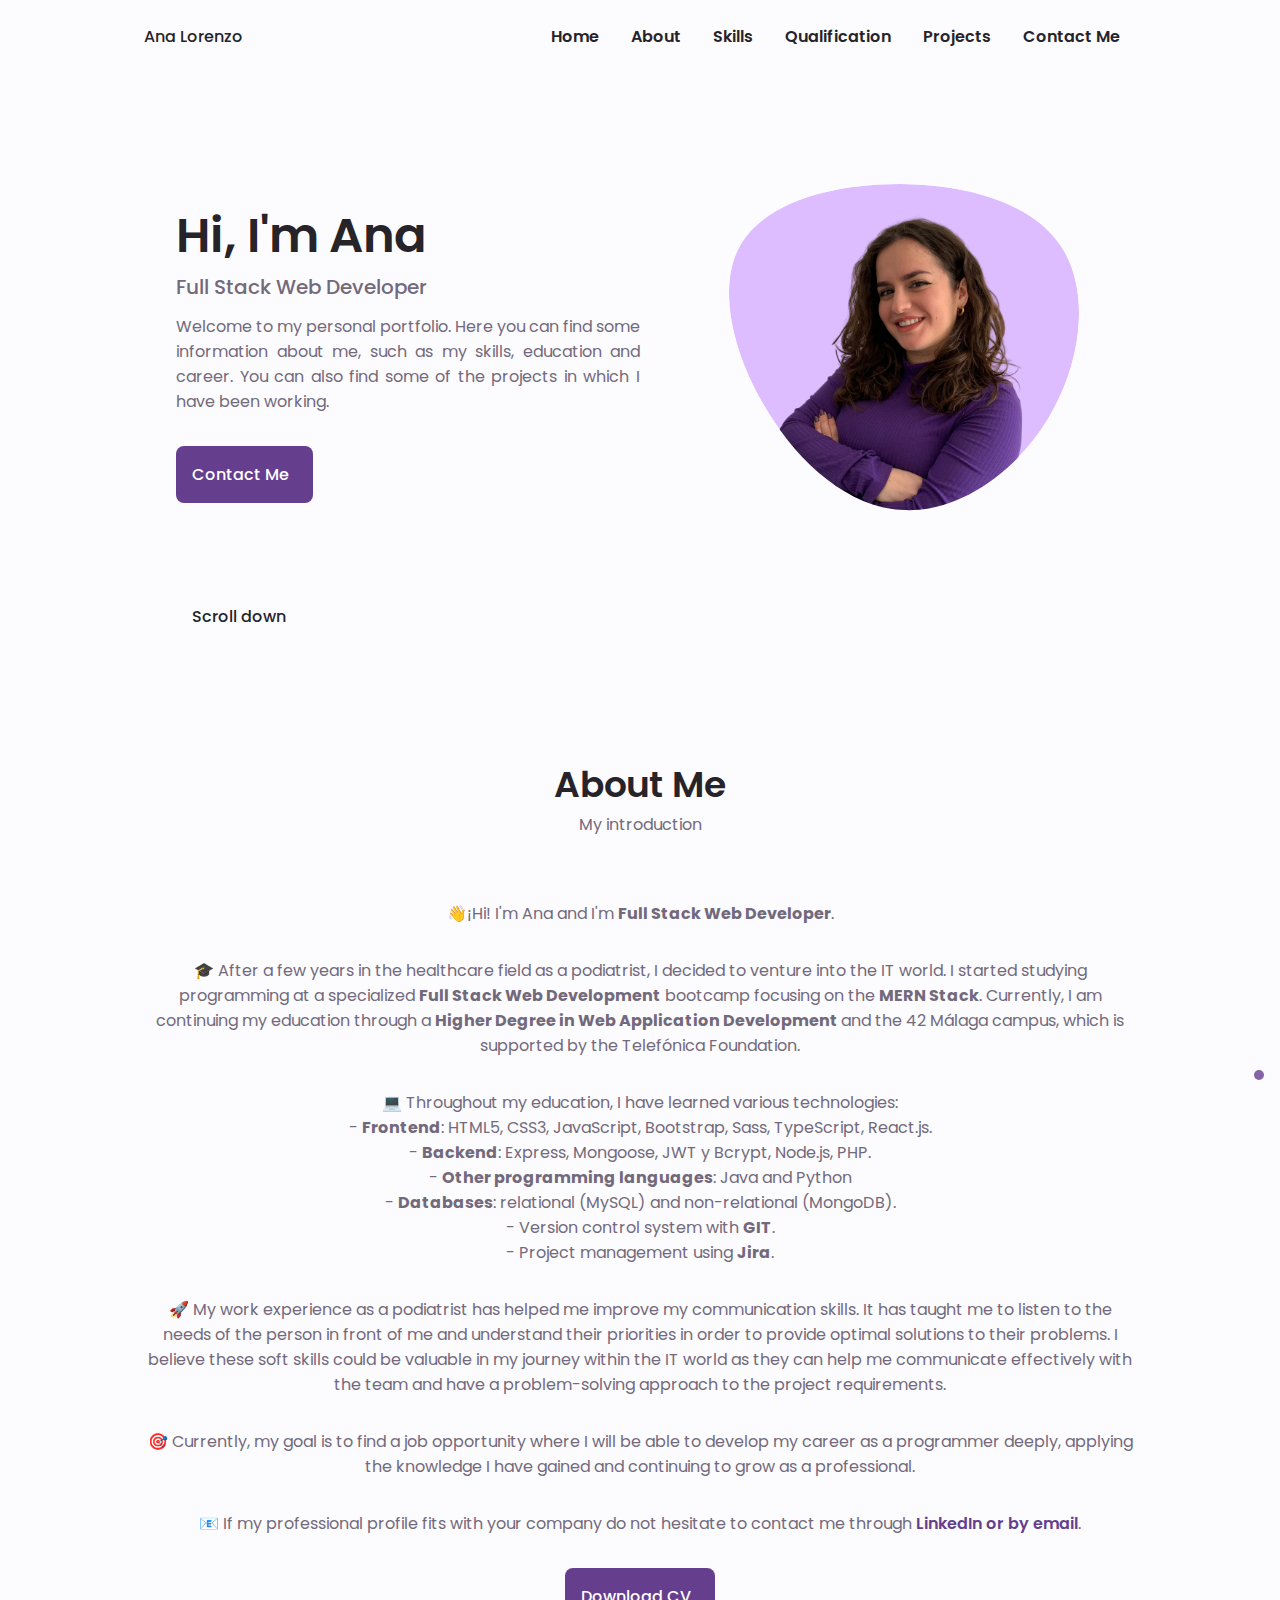
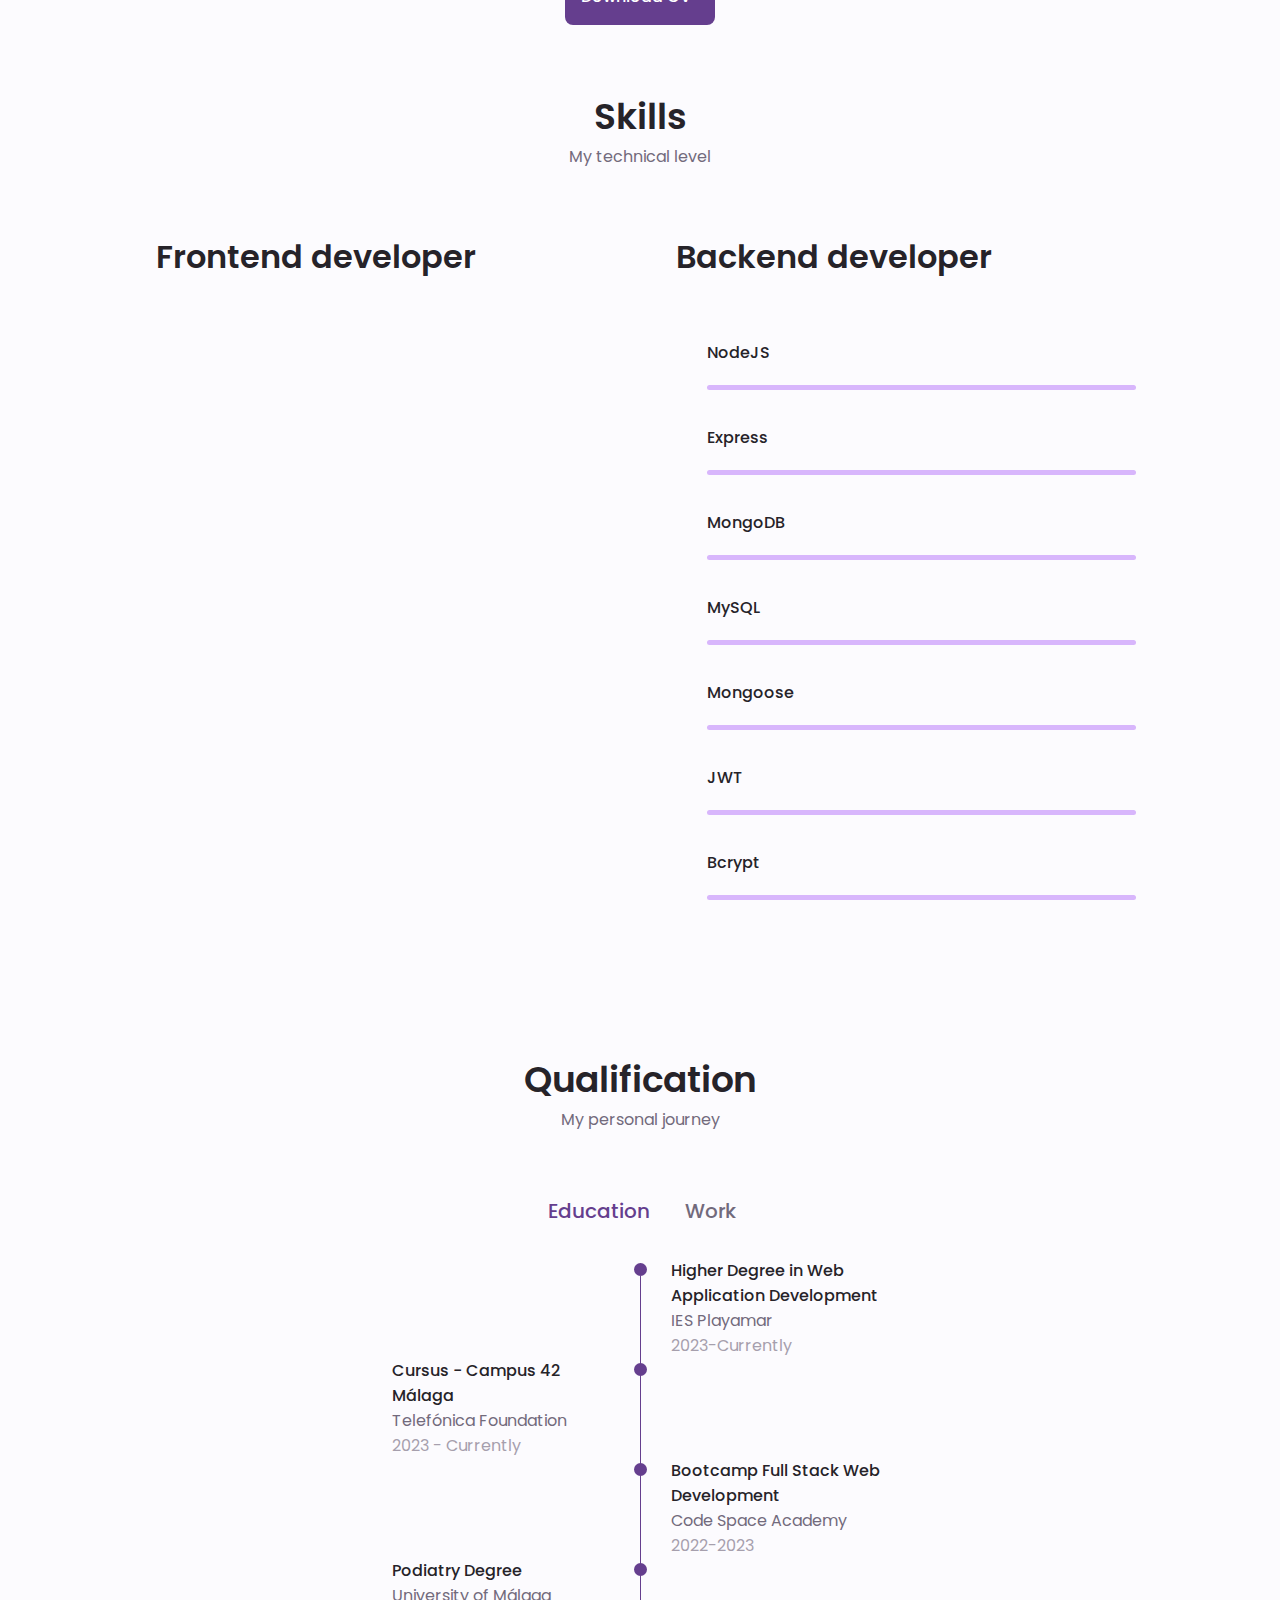
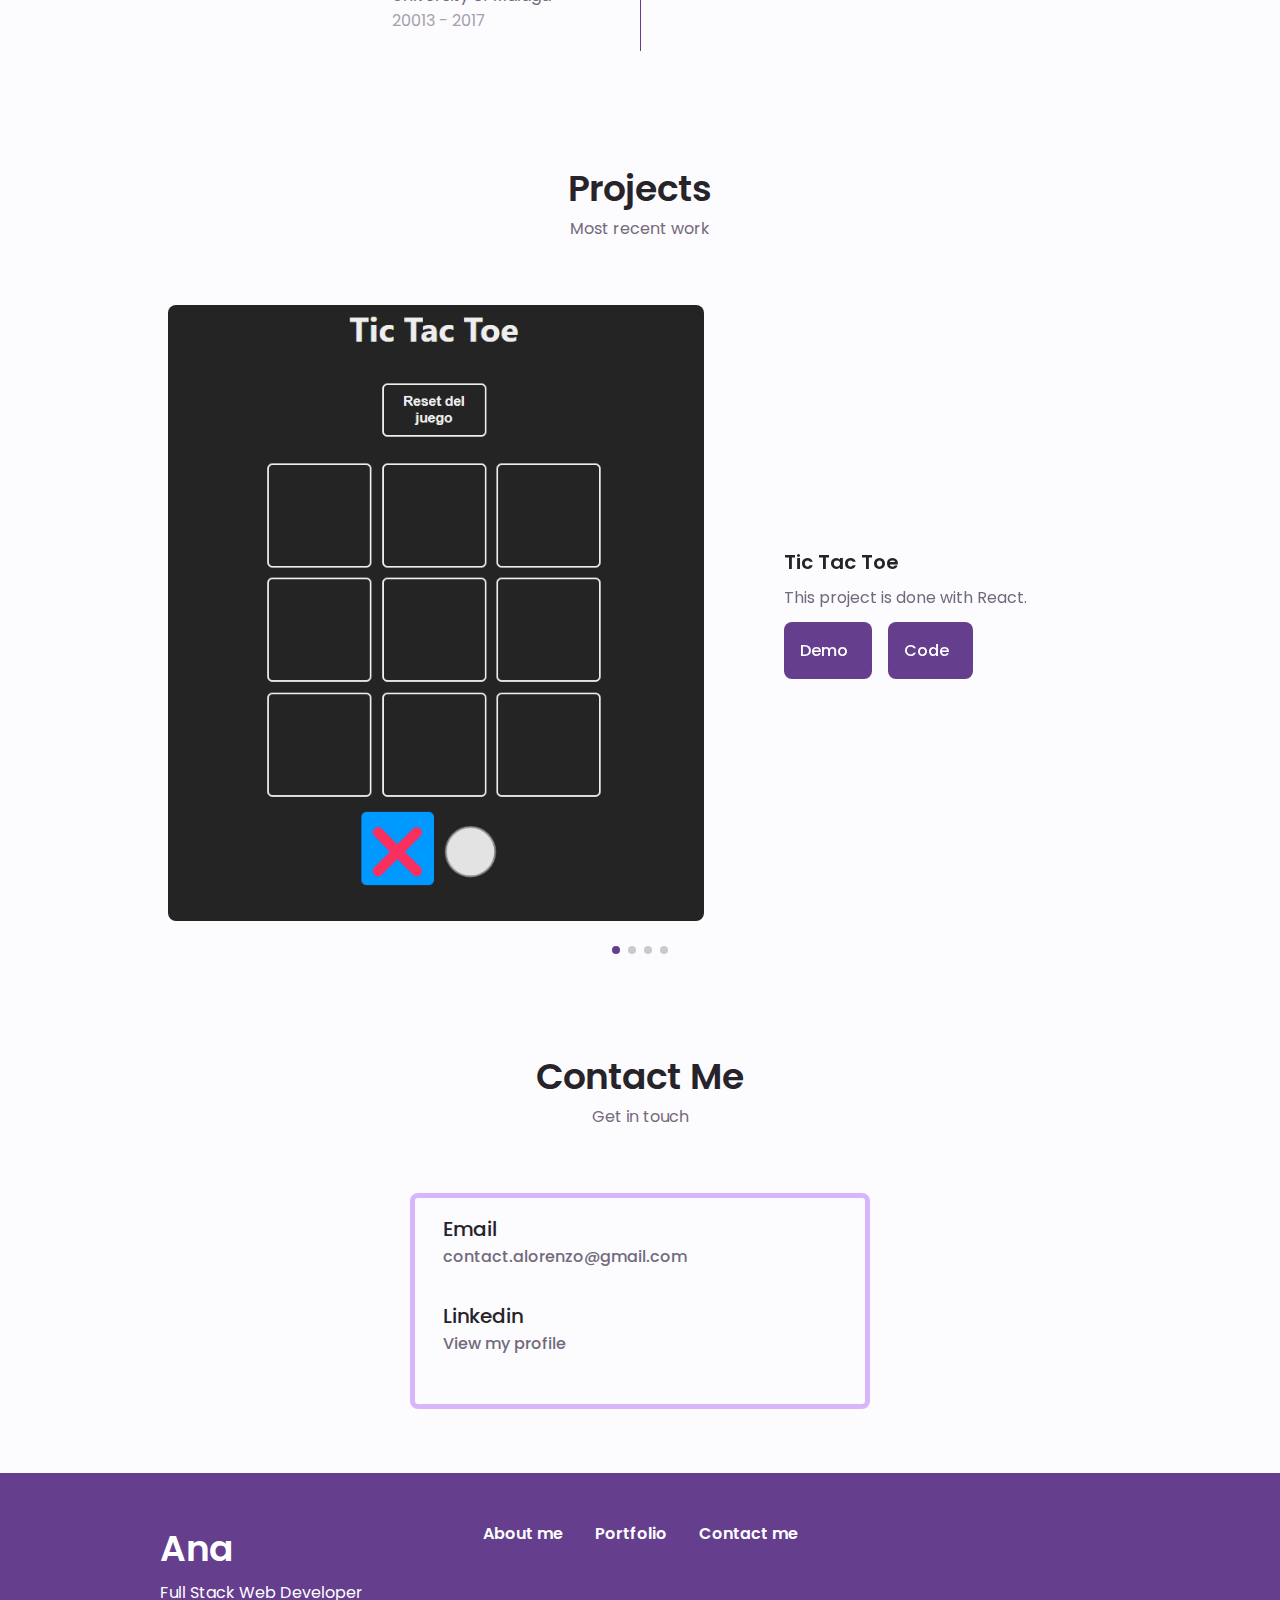
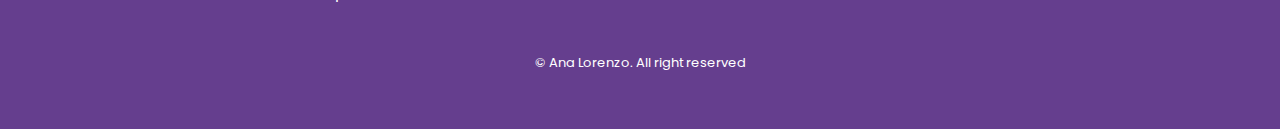
==== commit 944b4e28: "tic tac toe added" ====
--- a/index.html
+++ b/index.html
@@ -592,6 +592,38 @@
         <span class="section__subtitle">Most recent work</span>
         <div class="portfolio__container container swiper-container">
           <div class="swiper-wrapper">
+            <!--==================== PORTFOLIO 4====================-->
+            <div class="portfolio__content grid swiper-slide">
+              <img
+                src="./assets/img/projects/tic-tac-toe.png"
+                alt=""
+                class="portfolio__img"
+              />
+              <div class="portfolio__data">
+                <h3 class="portfolio__title">Tic Tac Toe</h3>
+                <p class="portfolio__description">
+                  This project is done with React.
+                </p>
+                <div class="links-flex">
+                  <a
+                    href="./projects/tic-tac-toe/index.html"
+                    class="button button--flex button--small portfolio__button"
+                    target="_blank"
+                  >
+                    Demo
+                    <i class="uil uil-arrow-right button__icon"></i>
+                  </a>
+                  <a
+                    href="https://github.com/AnaLR27/react_projects/tree/master/projects/02-tic-tac-toe"
+                    class="button button--flex button--small portfolio__button"
+                    target="_blank"
+                  >
+                    Code
+                    <i class="uil uil-arrow-right button__icon"></i>
+                  </a>
+                </div>
+              </div>
+            </div>
             <!--==================== PORTFOLIO 3====================-->
             <div class="portfolio__content grid swiper-slide">
               <img
@@ -602,7 +634,7 @@
               <div class="portfolio__data">
                 <h3 class="portfolio__title">Streaming project</h3>
                 <p class="portfolio__description">
-                  These projects are done with PHP, MySQL & Bootstrap.
+                  This project is done with PHP, MySQL & Bootstrap.
                 </p>
                 <div class="links-flex">
                   <a
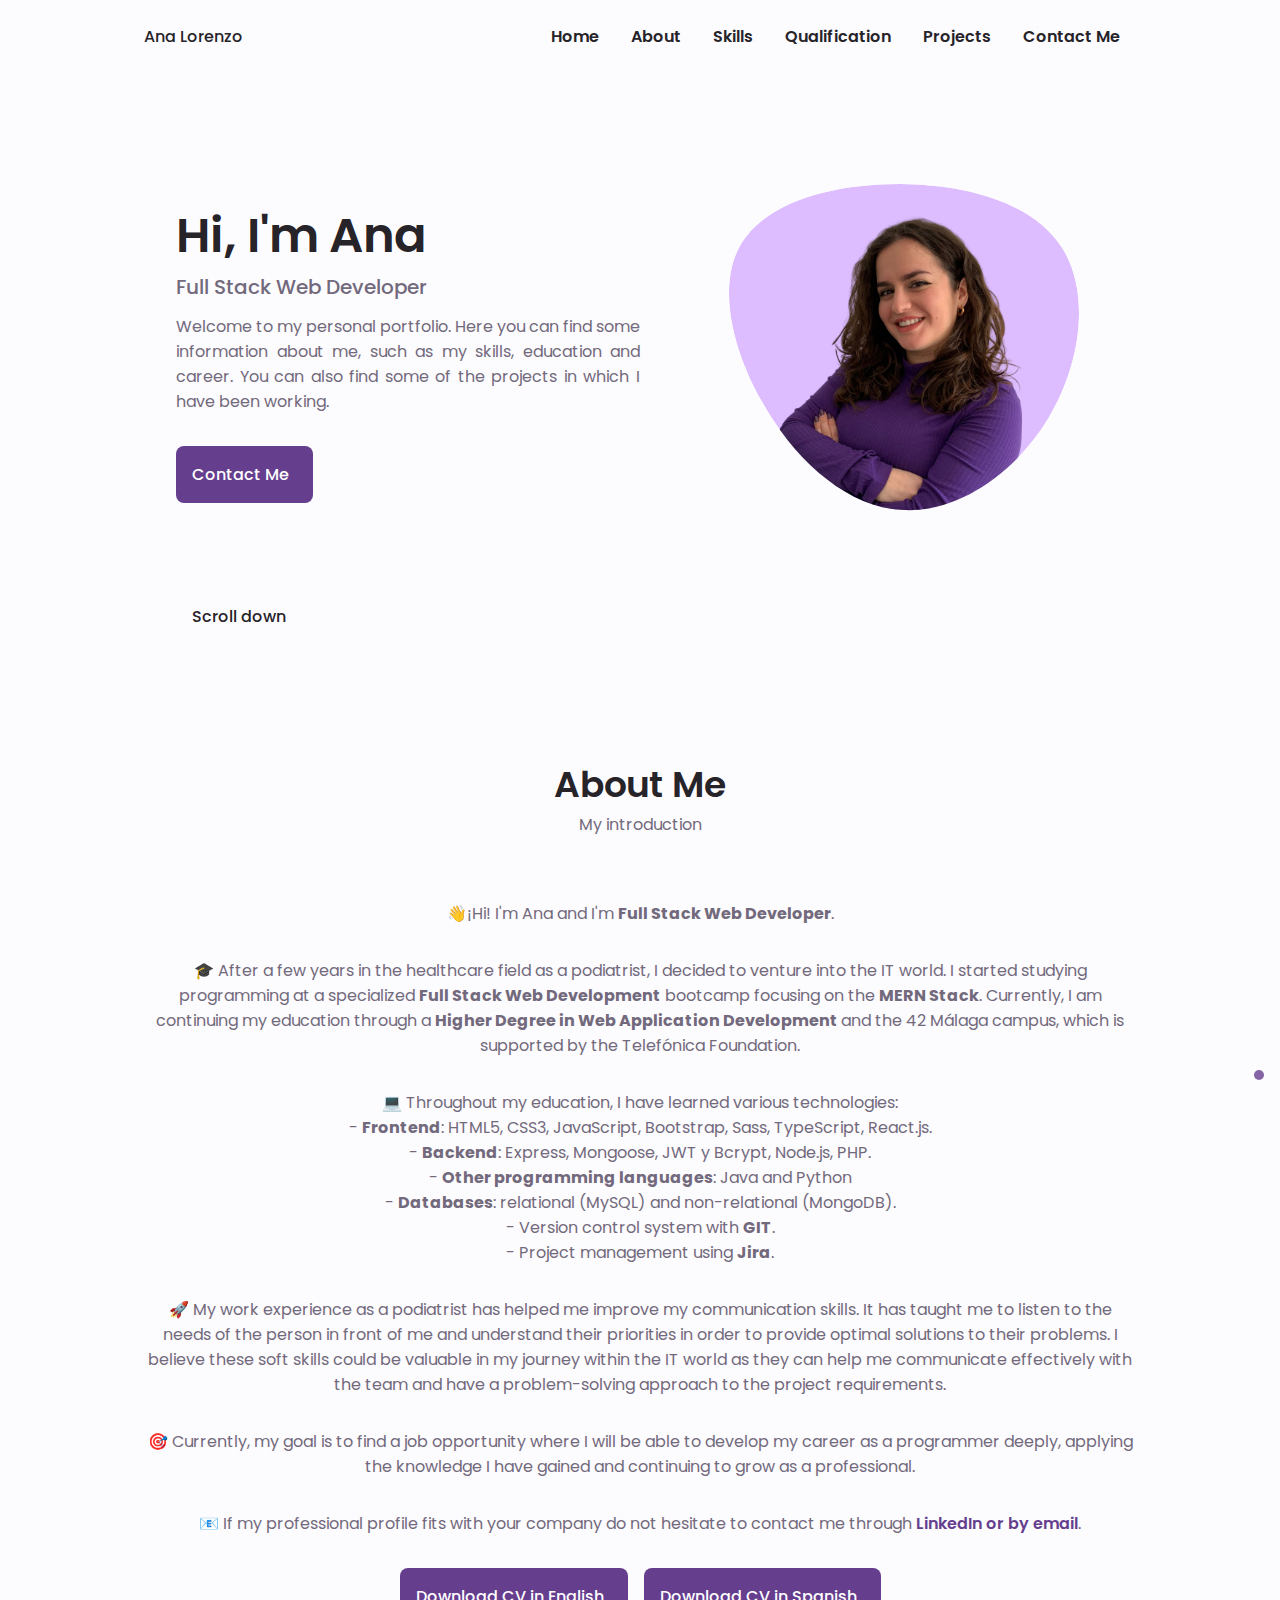
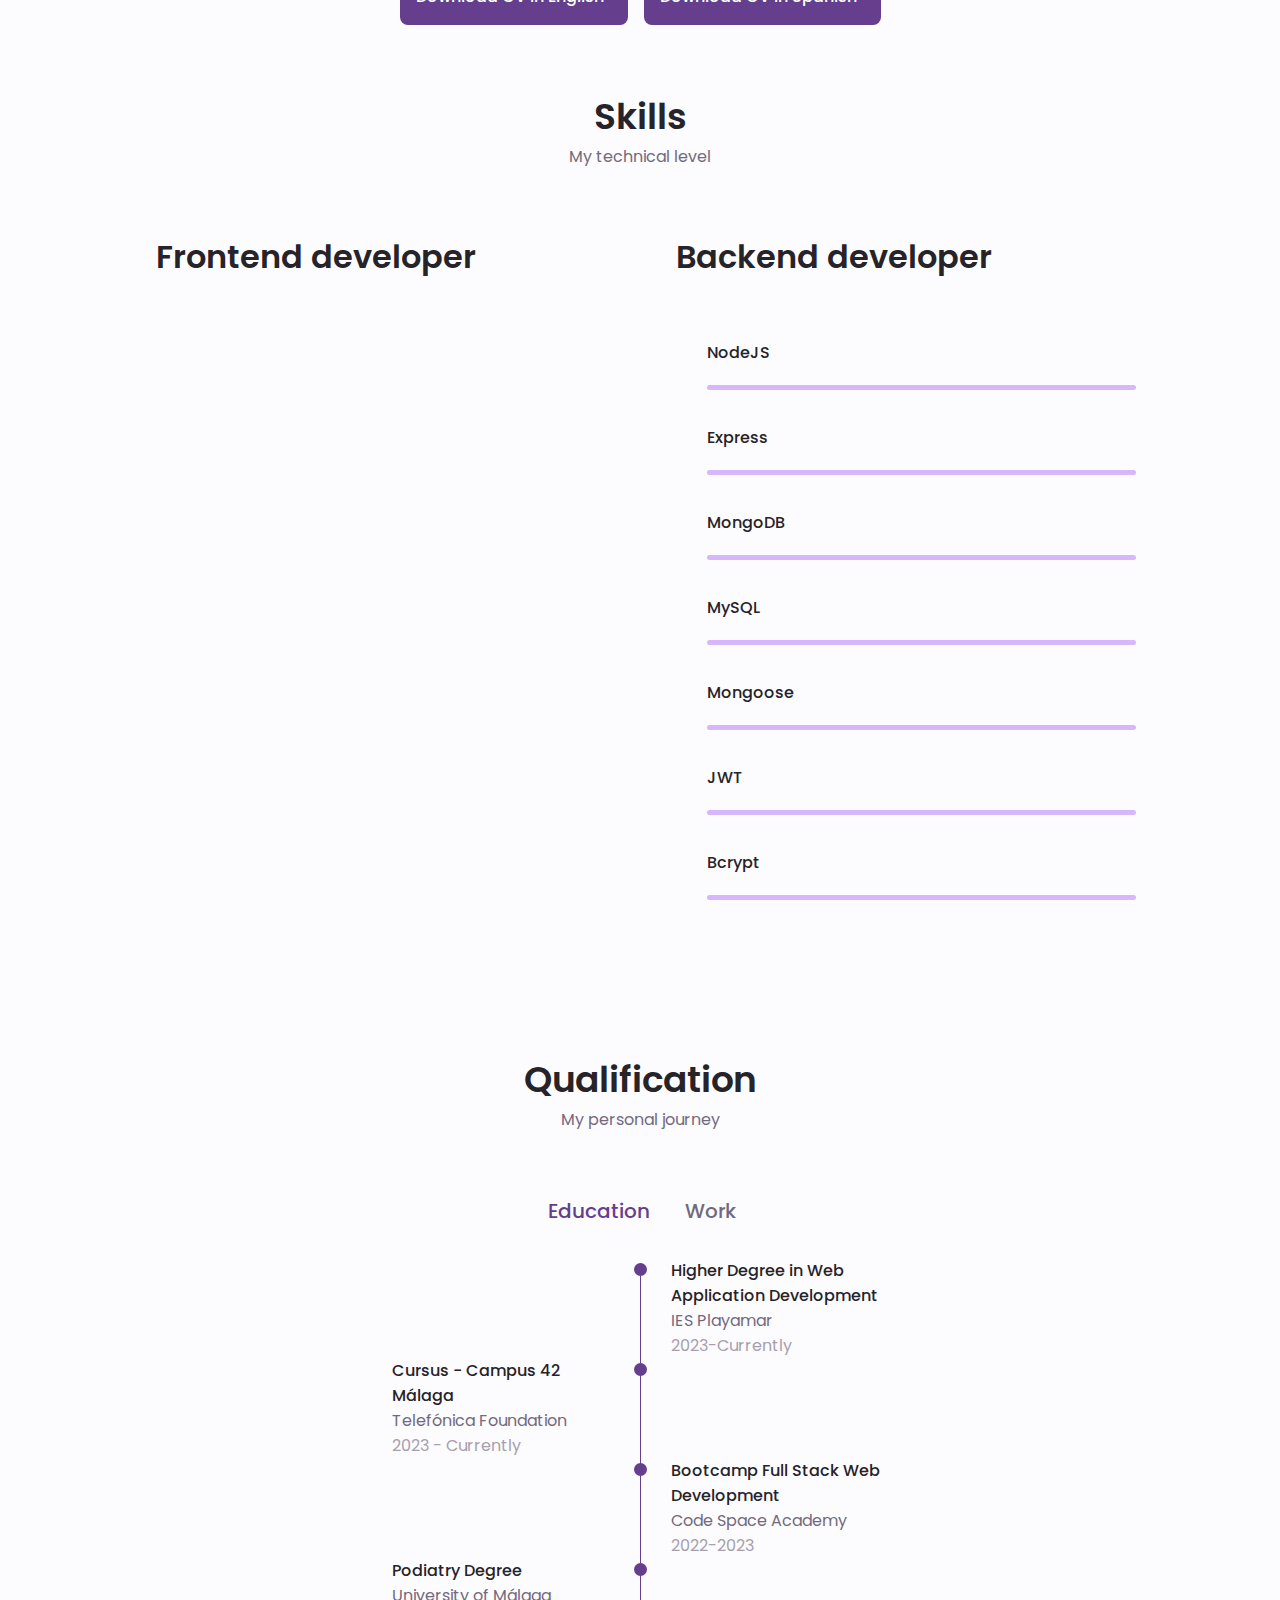
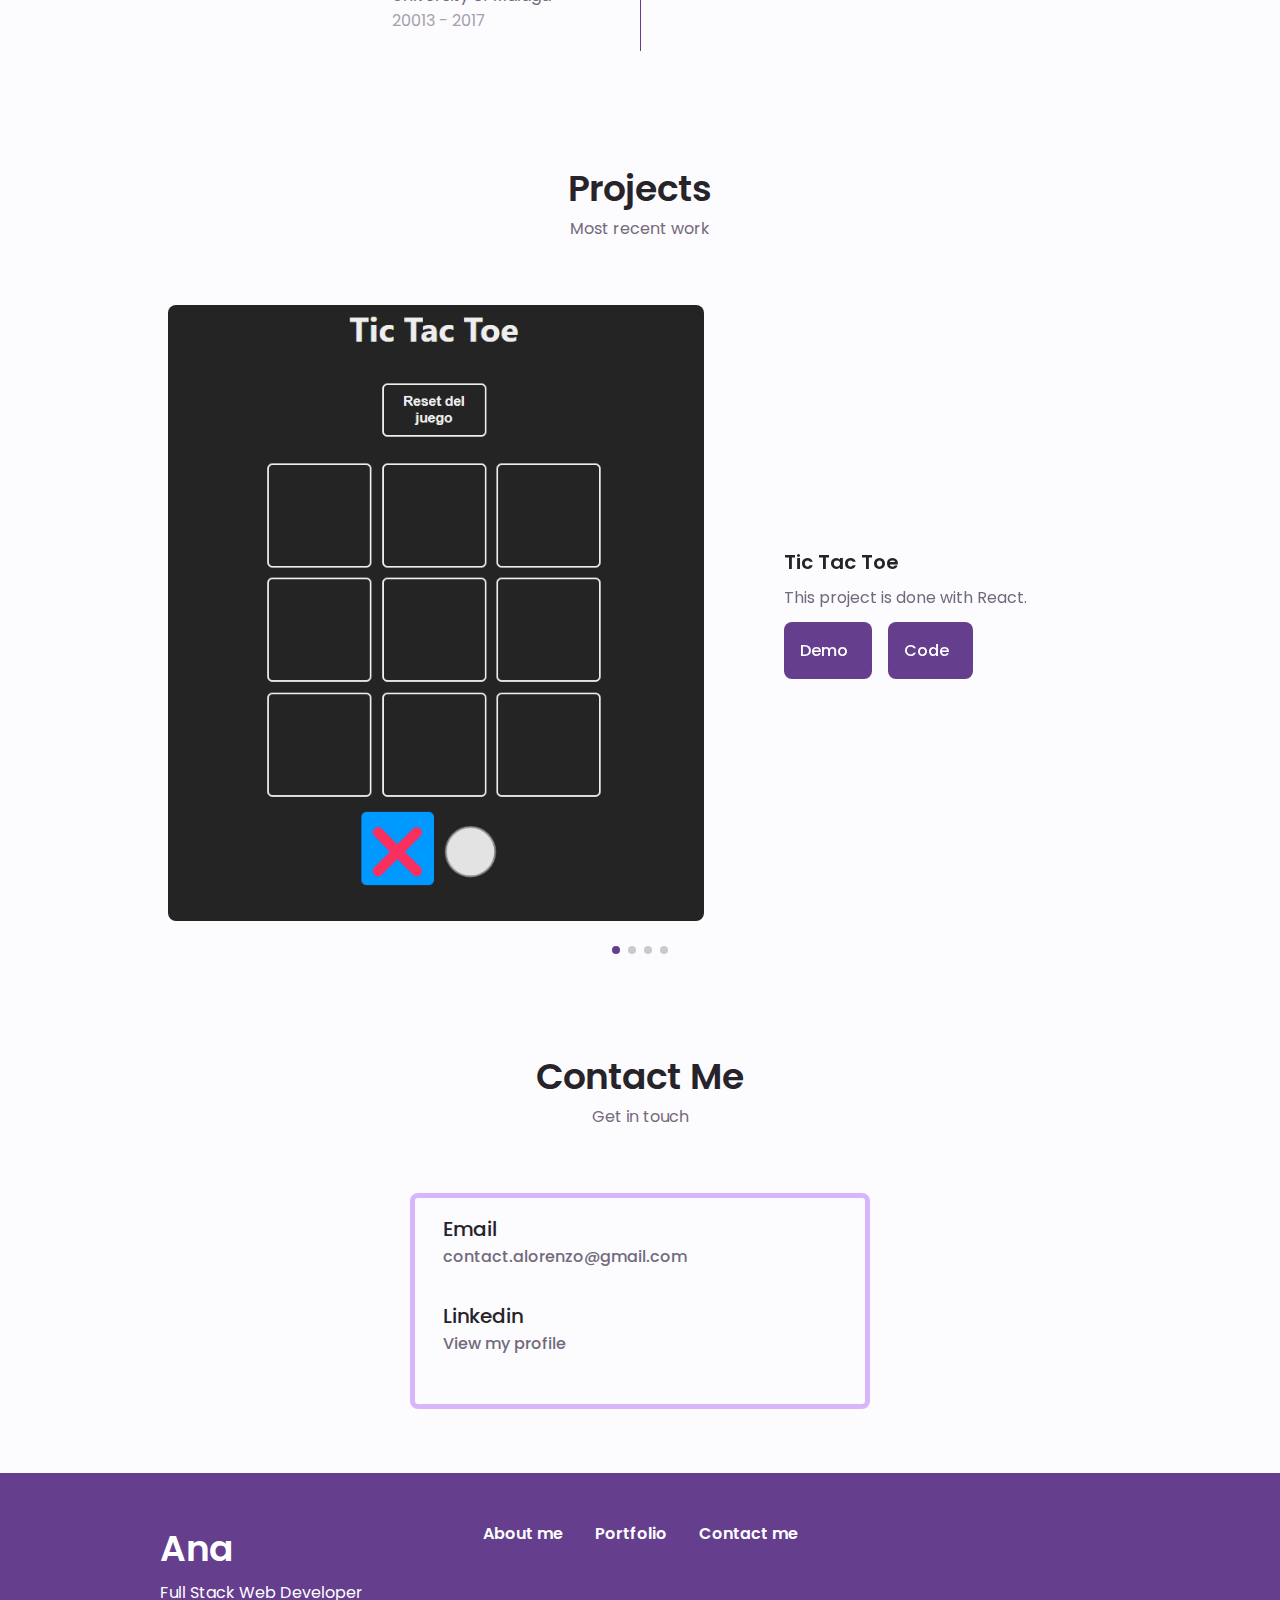
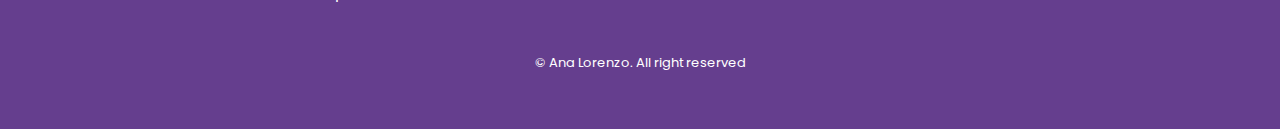
==== commit c45b140a: "CVS UPDATED" ====
--- a/index.html
+++ b/index.html
@@ -208,9 +208,16 @@
             <div class="about__buttons">
               <a
                 download=""
-                href="assets/pdf/CV ANA LORENZO RIVERO.pdf"
+                href="assets/pdf/CV ANA LORENZO RIVERO - ENGLISH.pdf"
                 class="button button--flex"
-                >Download CV
+                >Download CV in English
+                <i class="uil uil-download-alt button__icon"></i>
+              </a>
+              <a
+                download=""
+                href="assets/pdf/CV ANA LORENZO RIVERO - SPANISH.pdf"
+                class="button button--flex"
+                >Download CV in Spanish
                 <i class="uil uil-download-alt button__icon"></i>
               </a>
             </div>
--- a/assets/css/styles.css
+++ b/assets/css/styles.css
@@ -353,6 +353,7 @@
 .about__buttons {
   display: flex;
   justify-content: center;
+  gap: 1rem;
 }
 /*==================== SKILLS ====================*/
 .skills__container {
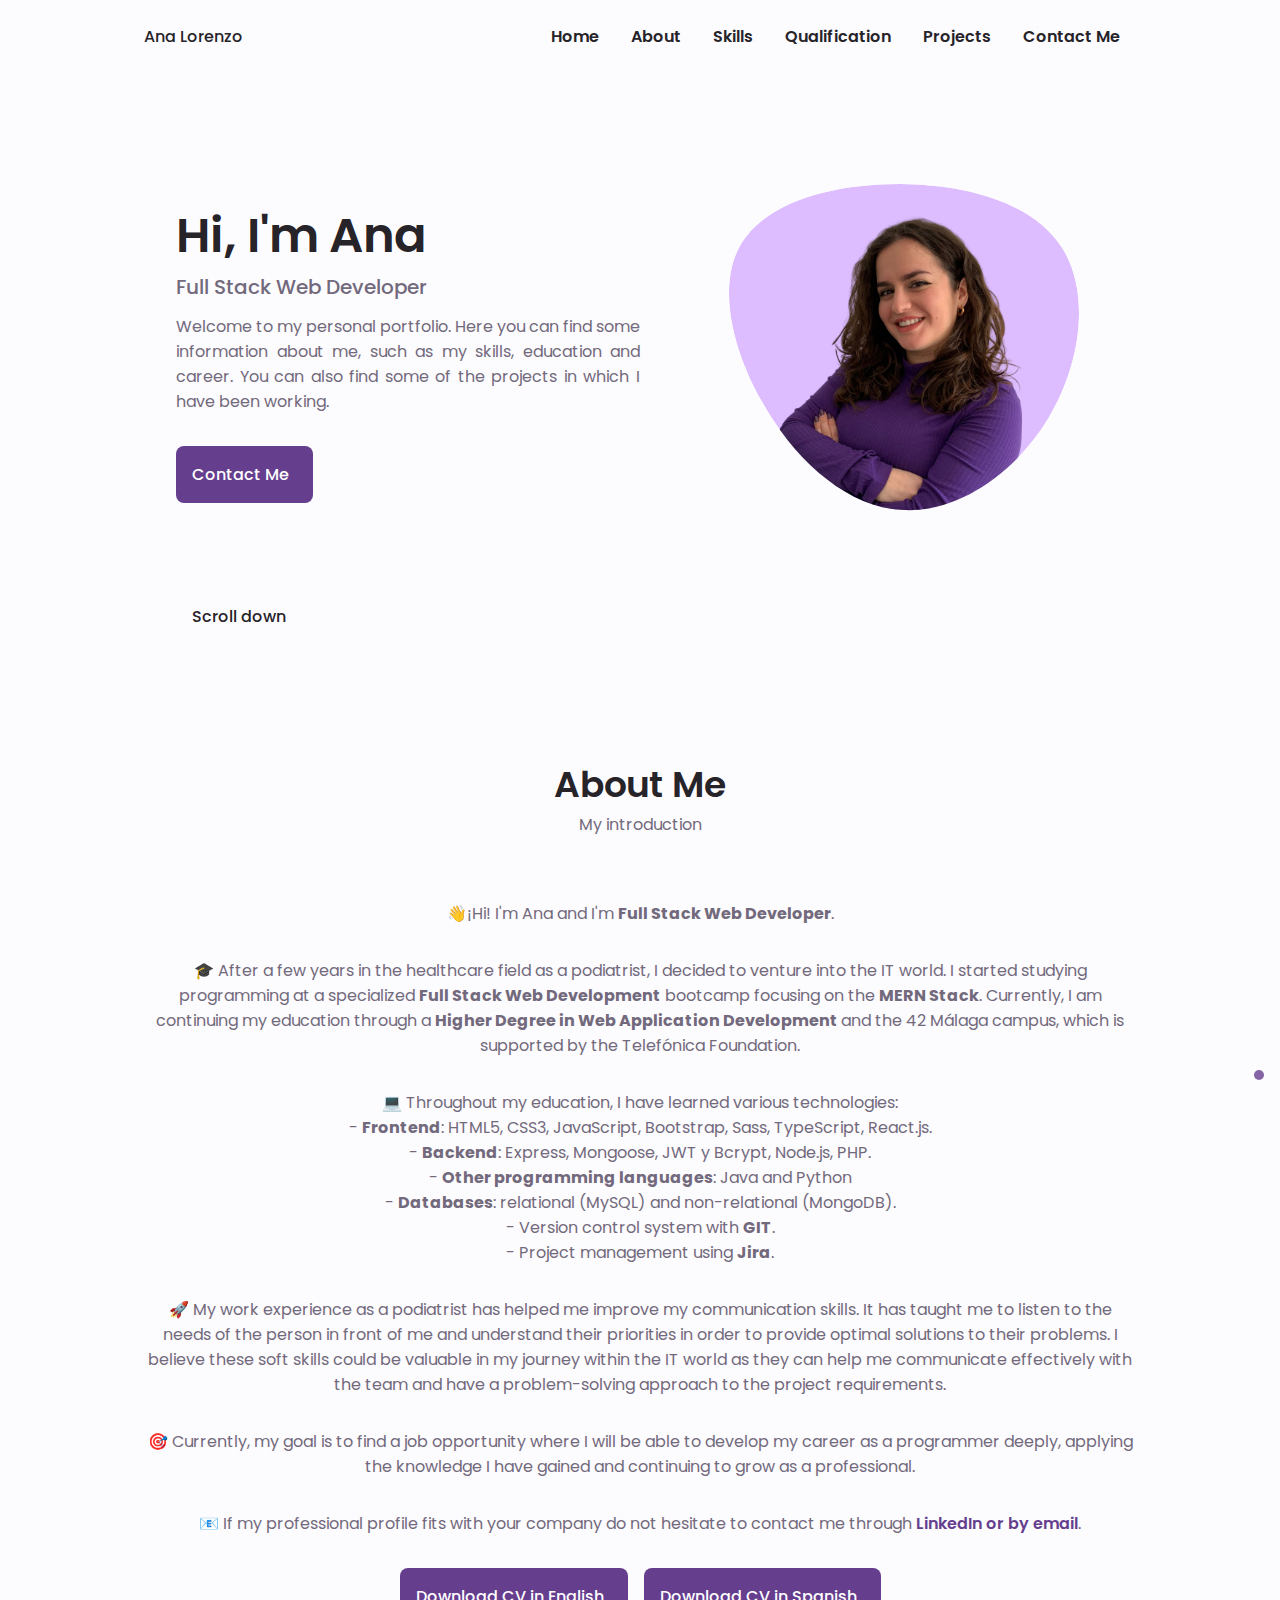
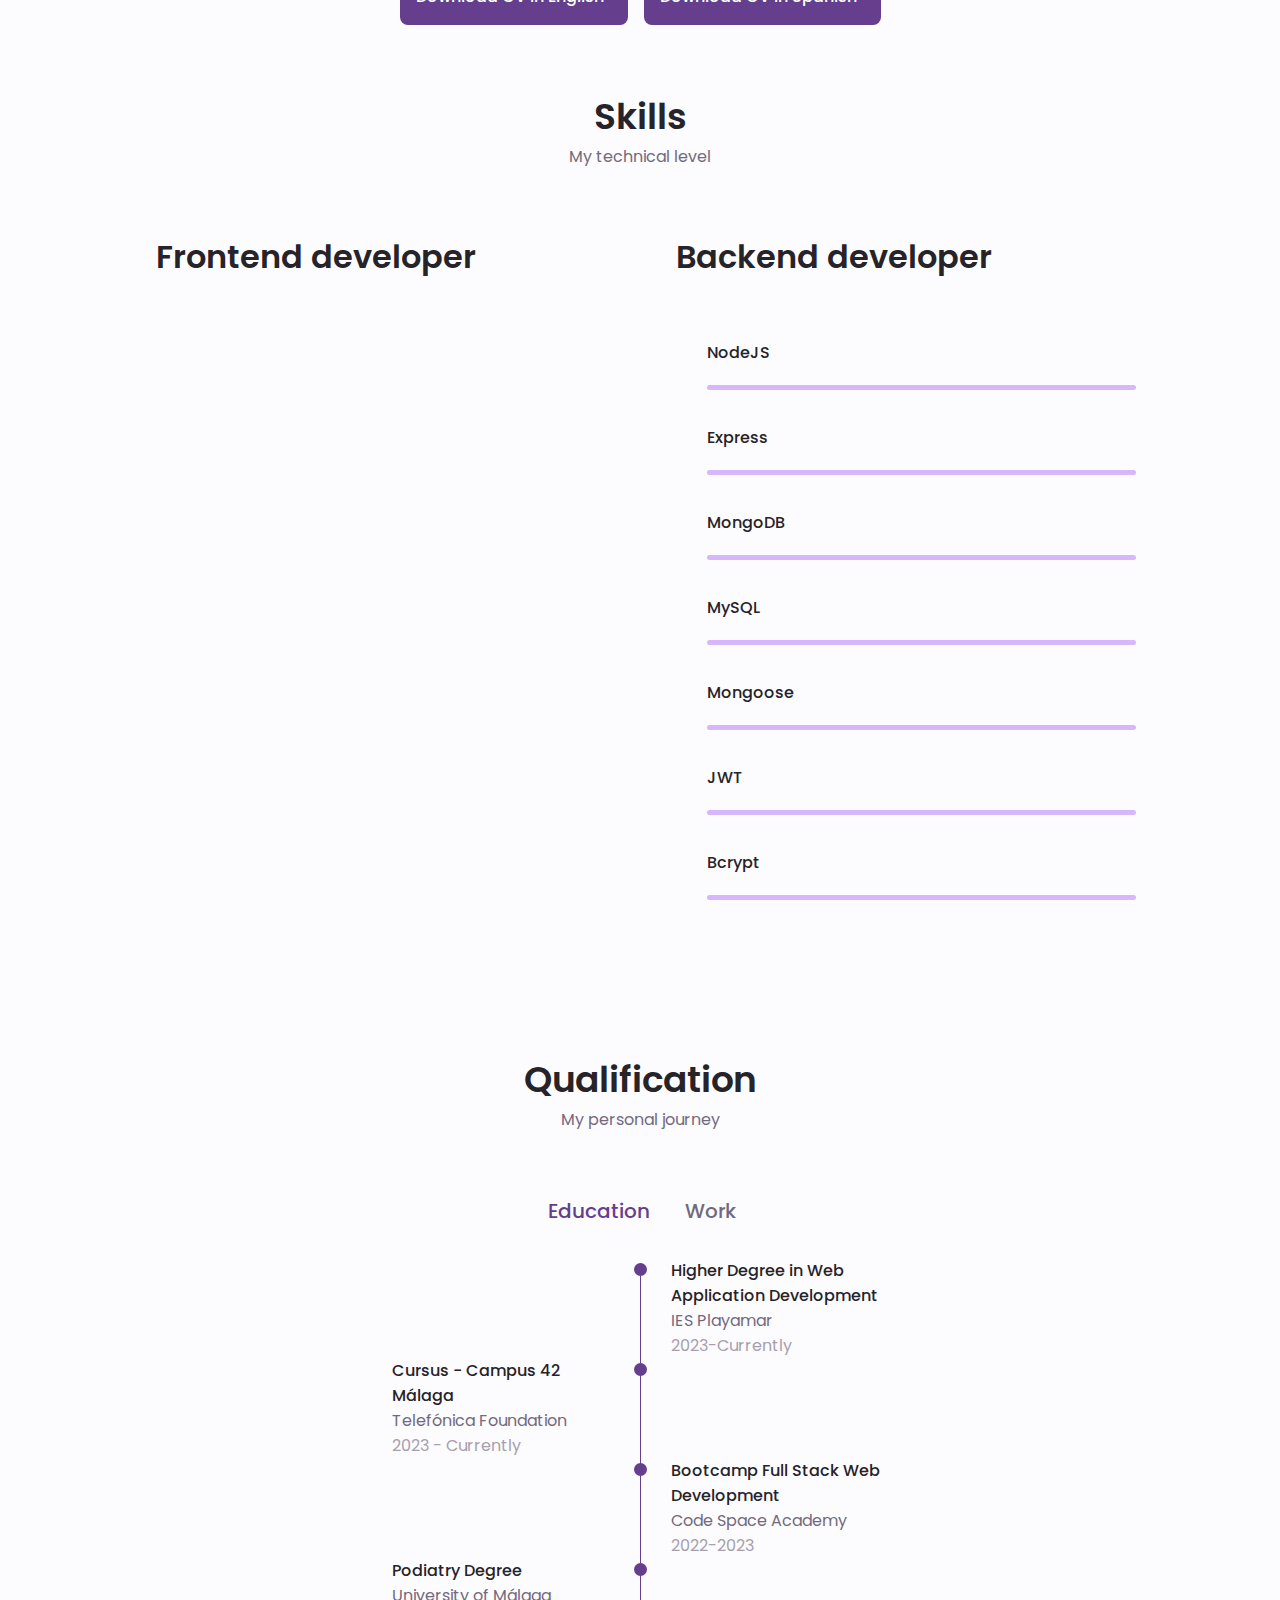
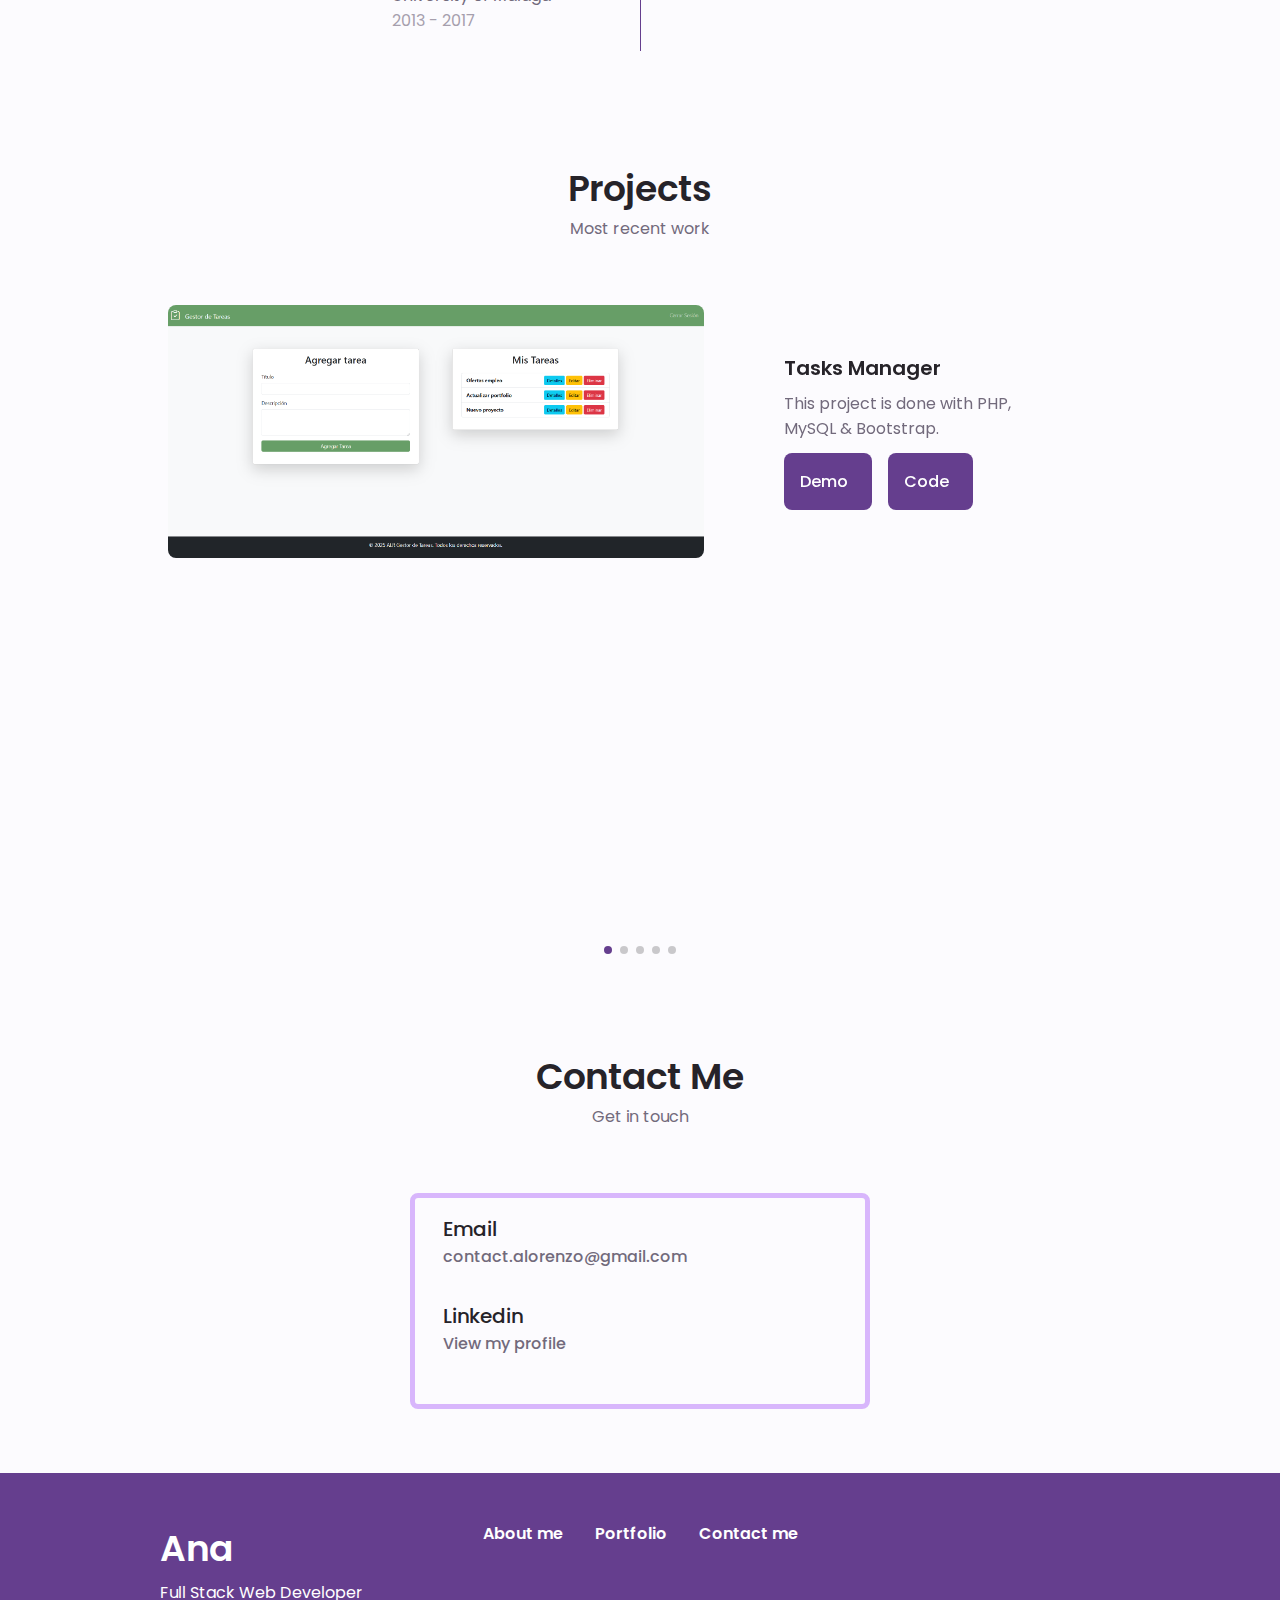
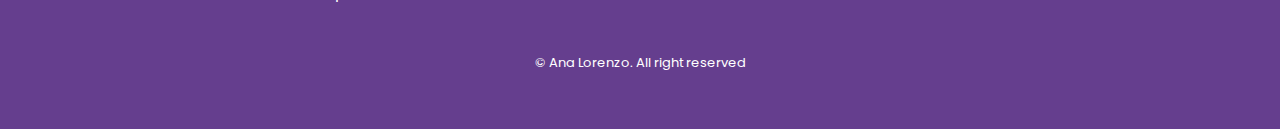
==== commit f09697ef: "tasks-manager done" ====
--- a/index.html
+++ b/index.html
@@ -542,7 +542,7 @@
                   >
                   <div class="qualification__calendar">
                     <i class="uil uil-calendar-alt"></i>
-                    20013 - 2017
+                    2013 - 2017
                   </div>
                 </div>
 
@@ -599,7 +599,39 @@
         <span class="section__subtitle">Most recent work</span>
         <div class="portfolio__container container swiper-container">
           <div class="swiper-wrapper">
-            <!--==================== PORTFOLIO 4====================-->
+            <!--==================== PORTFOLIO 5 ====================-->
+            <div class="portfolio__content grid swiper-slide">
+              <img
+                src="./assets/img/projects/tasks-manager.png"
+                alt=""
+                class="portfolio__img"
+              />
+              <div class="portfolio__data">
+                <h3 class="portfolio__title">Tasks Manager</h3>
+                <p class="portfolio__description">
+                  This project is done with PHP, MySQL & Bootstrap.
+                </p>
+                <div class="links-flex">
+                  <a
+                    href="./projects/tasks_manager/index.php"
+                    class="button button--flex button--small portfolio__button"
+                    target="_blank"
+                  >
+                    Demo
+                    <i class="uil uil-arrow-right button__icon"></i>
+                  </a>
+                  <a
+                    href="https://github.com/AnaLR27/tasks_manager"
+                    class="button button--flex button--small portfolio__button"
+                    target="_blank"
+                  >
+                    Code
+                    <i class="uil uil-arrow-right button__icon"></i>
+                  </a>
+                </div>
+              </div>
+            </div>
+            <!--==================== PORTFOLIO 4 ====================-->
             <div class="portfolio__content grid swiper-slide">
               <img
                 src="./assets/img/projects/tic-tac-toe.png"
@@ -613,7 +645,7 @@
                 </p>
                 <div class="links-flex">
                   <a
-                    href="./projects/tic-tac-toe/index.html"
+                    href="./projects/tasks_manager/index.php"
                     class="button button--flex button--small portfolio__button"
                     target="_blank"
                   >
@@ -631,7 +663,7 @@
                 </div>
               </div>
             </div>
-            <!--==================== PORTFOLIO 3====================-->
+            <!--==================== PORTFOLIO 3 ====================-->
             <div class="portfolio__content grid swiper-slide">
               <img
                 src="./projects/streaming_project_PHP/images/video_list.png"
@@ -663,7 +695,7 @@
                 </div>
               </div>
             </div>
-            <!--==================== PORTFOLIO 2====================-->
+            <!--==================== PORTFOLIO 2 ====================-->
             <div class="portfolio__content grid swiper-slide">
               <img
                 src="assets/img/js-vanilla.jpg"
@@ -693,7 +725,7 @@
                 </div>
               </div>
             </div>
-            <!--==================== PORTFOLIO 1====================-->
+            <!--==================== PORTFOLIO 1 ====================-->
             <div class="portfolio__content grid swiper-slide">
               <img
                 src="assets/img/projects/recipes-project.png"
